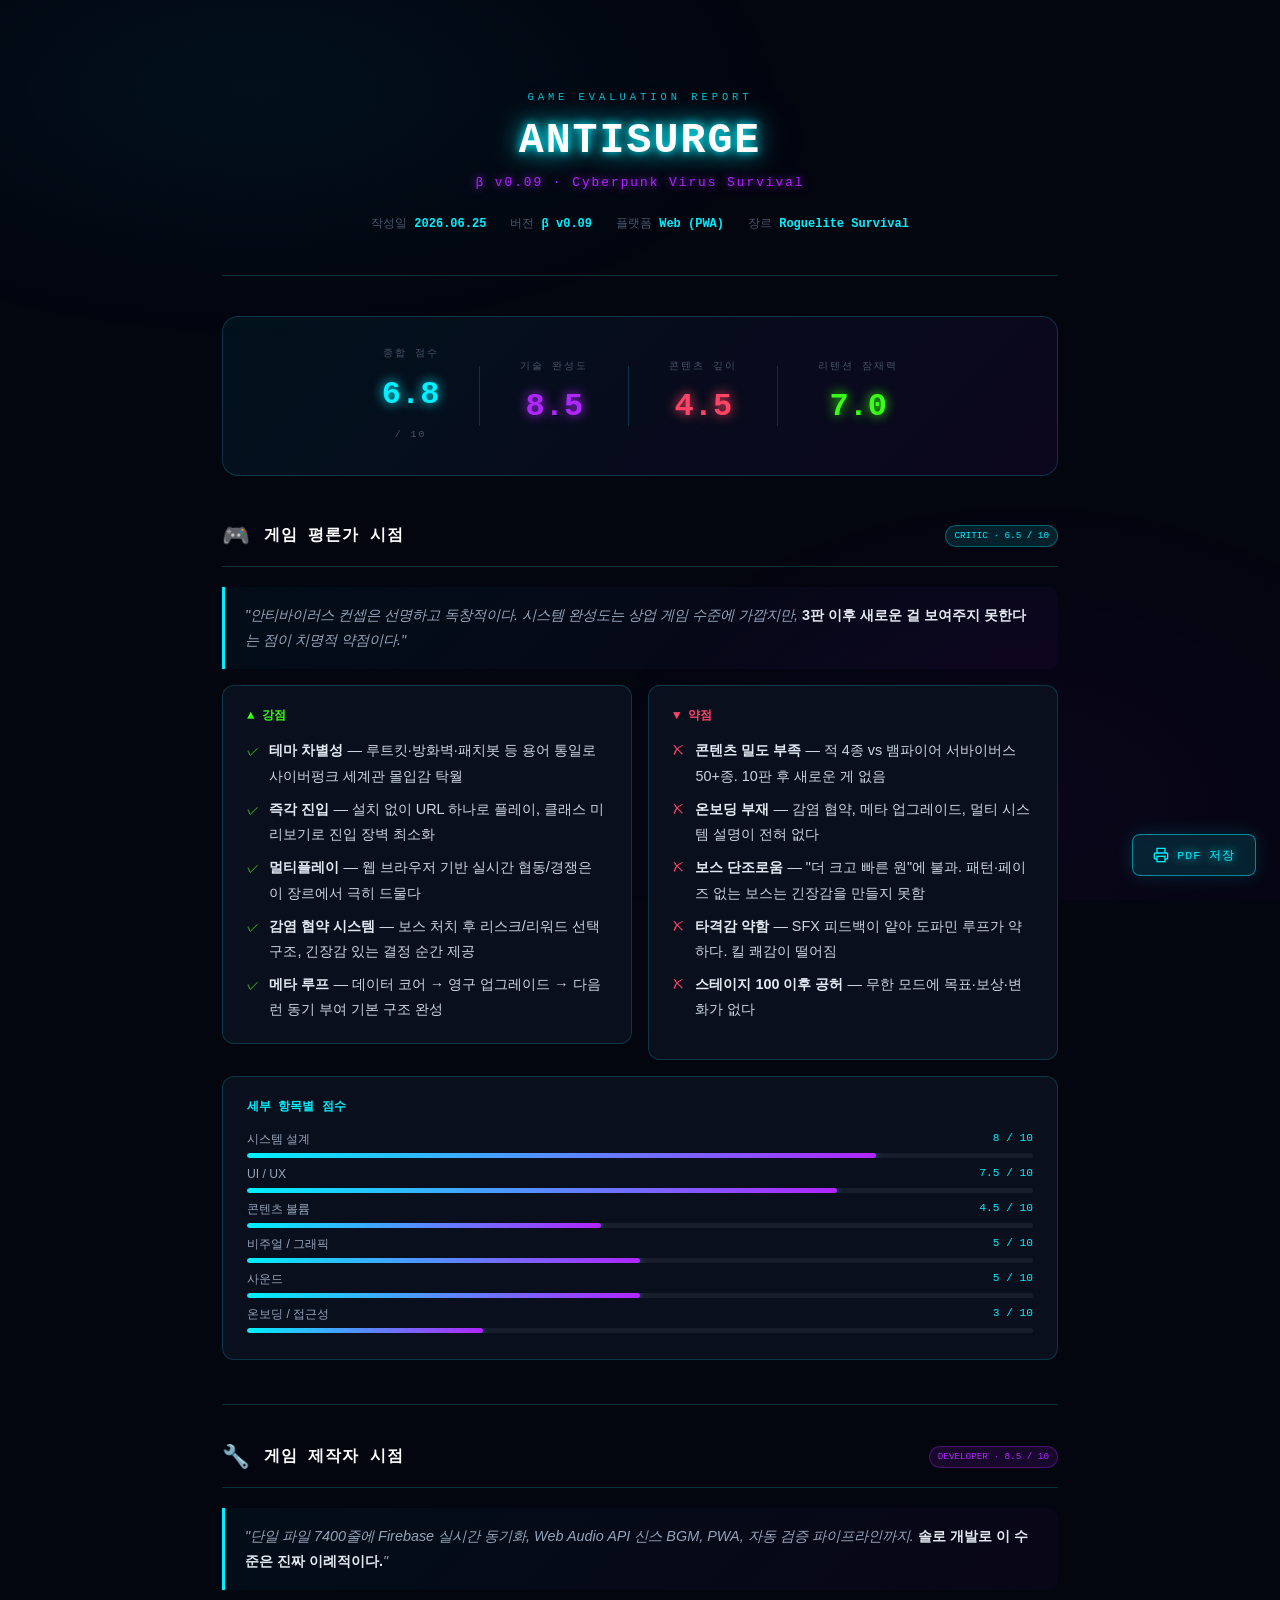
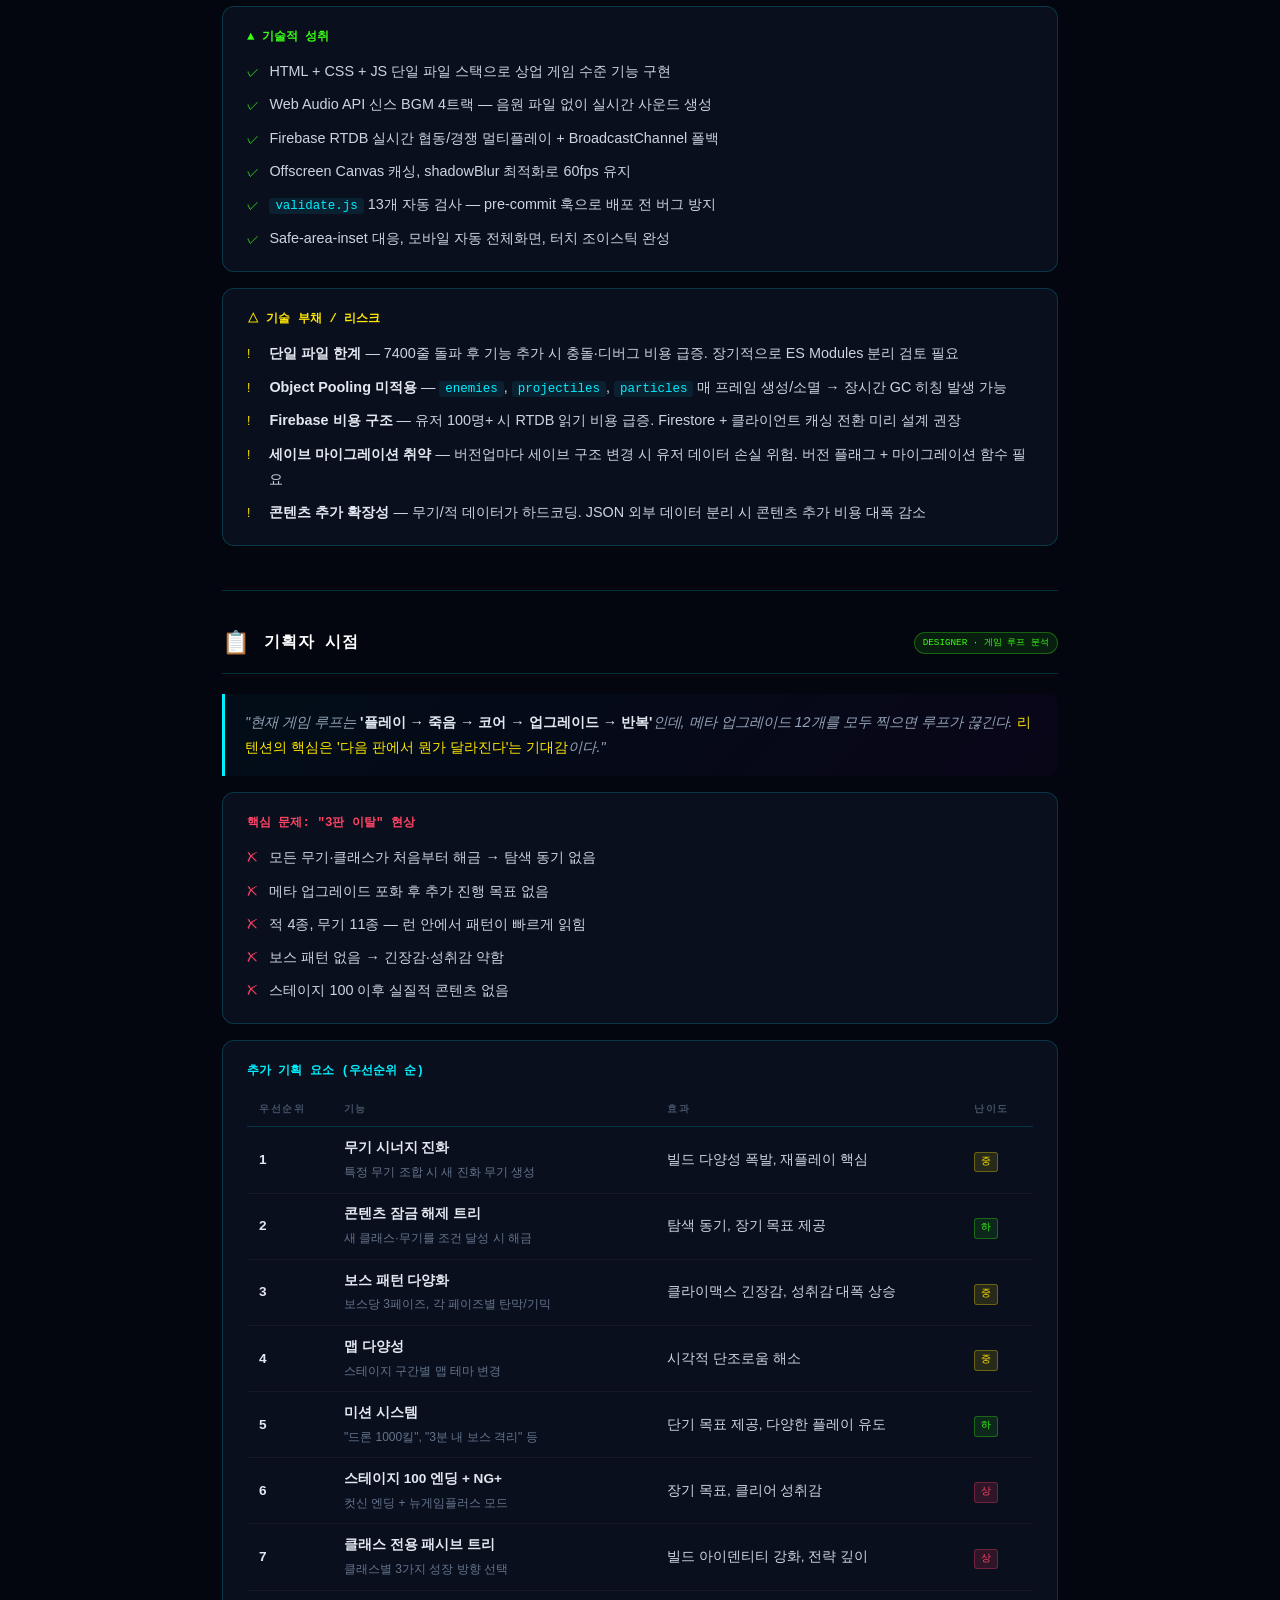
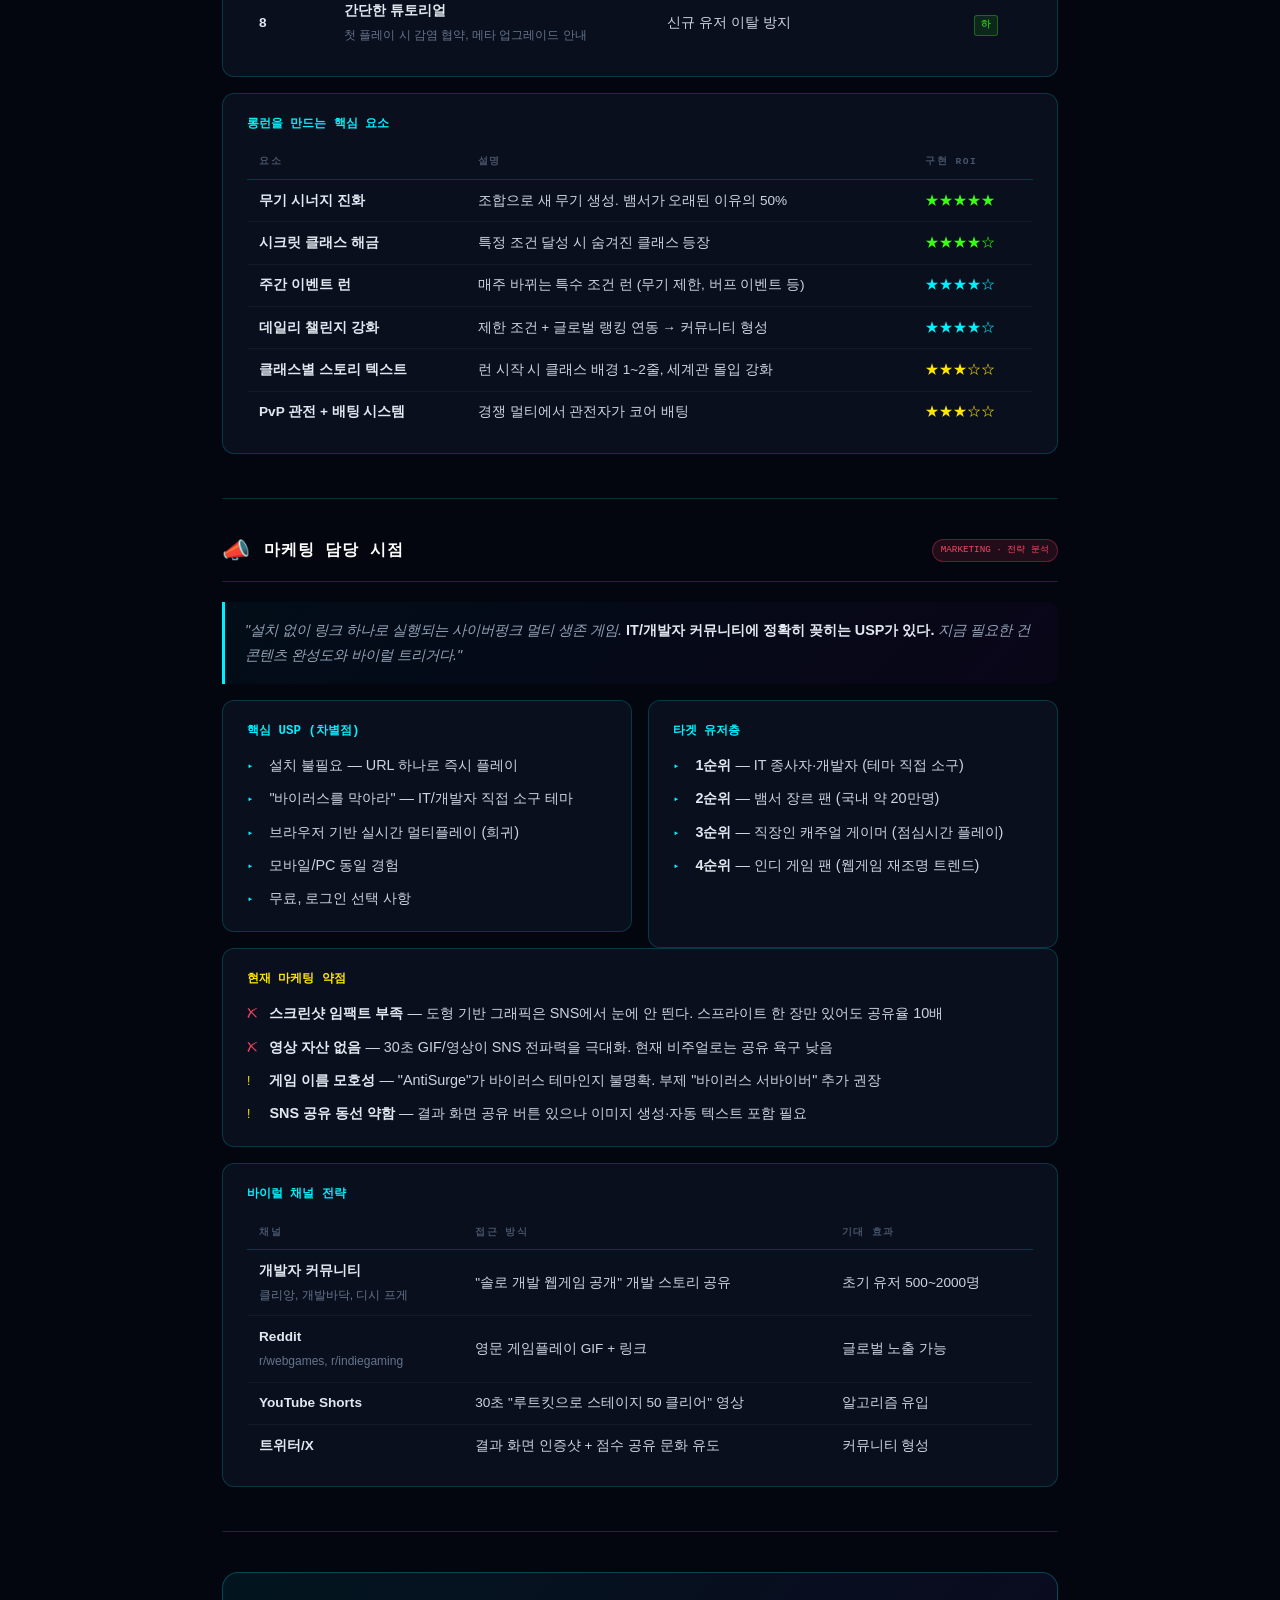
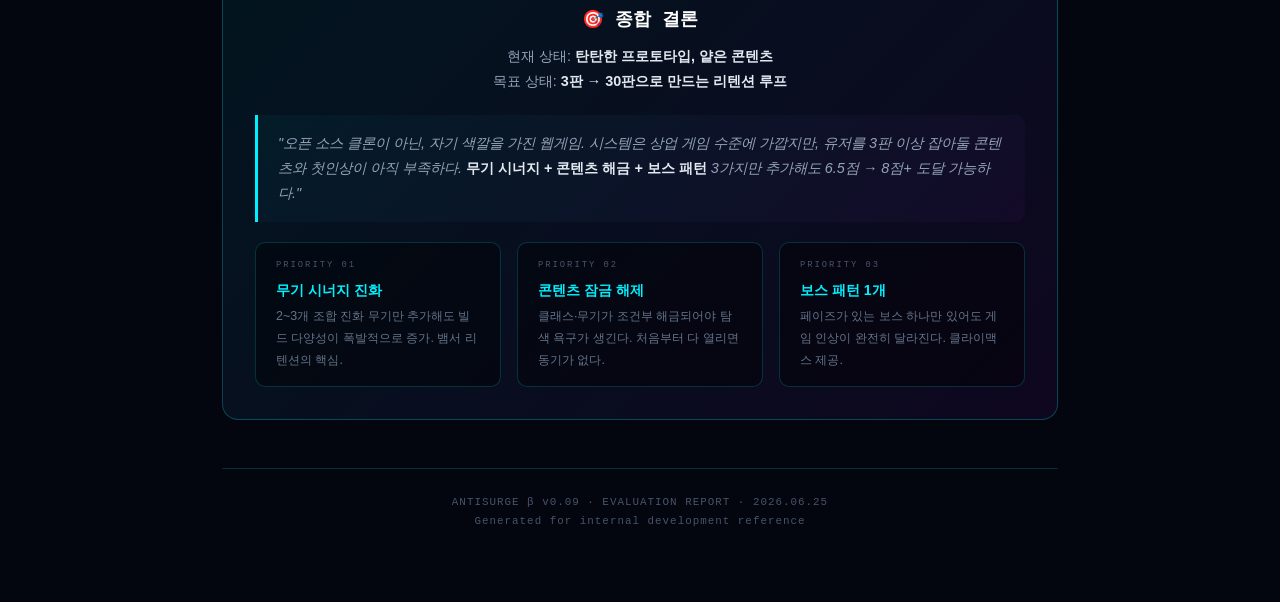
==== doc/evaluation.html @ f932c28f "feat: 클래스 전면 개편 + 모바일 UX 전반 정비 + 평가 리포트 - CLASS_DEFS 6종 리디자인: 해커/방화벽/루트킷/드론.exe/스캐너/패치봇 - Q스킬 재설계: 방" ====
<!DOCTYPE html>
<html lang="ko">
<head>
<meta charset="UTF-8">
<meta name="viewport" content="width=device-width, initial-scale=1.0">
<title>AntiSurge β v0.09 — 종합 평가 리포트</title>
<style>
  /* ─── 기본 ─── */
  *, *::before, *::after { box-sizing: border-box; margin: 0; padding: 0; }
  :root {
    --cyan:   #00f0ff;
    --purple: #b026ff;
    --green:  #39ff14;
    --yellow: #ffe600;
    --pink:   #ff4466;
    --teal:   #00ffaa;
    --bg:     #03050f;
    --card:   #0a0f1e;
    --border: rgba(0,240,255,0.18);
    --text:   #cbd5e1;
    --muted:  #475569;
  }

  @import url('https://fonts.googleapis.com/css2?family=Orbitron:wght@400;700;900&family=Noto+Sans+KR:wght@300;400;500;700&display=swap');

  html { scroll-behavior: smooth; }
  body {
    background: var(--bg);
    color: var(--text);
    font-family: 'Noto Sans KR', 'Malgun Gothic', sans-serif;
    font-size: 15px;
    line-height: 1.75;
    min-height: 100vh;
  }

  /* ─── 네온 배경 ─── */
  body::before {
    content: '';
    position: fixed;
    inset: 0;
    background:
      radial-gradient(ellipse 60% 40% at 20% 10%, rgba(0,240,255,0.05) 0%, transparent 70%),
      radial-gradient(ellipse 50% 50% at 80% 90%, rgba(176,38,255,0.05) 0%, transparent 70%);
    pointer-events: none;
    z-index: 0;
  }

  /* ─── 레이아웃 ─── */
  .container {
    position: relative;
    z-index: 1;
    max-width: 900px;
    margin: 0 auto;
    padding: 2.5rem 2rem 4rem;
  }

  /* ─── 헤더 ─── */
  .report-header {
    text-align: center;
    padding: 3rem 1rem 2.5rem;
    border-bottom: 1px solid var(--border);
    margin-bottom: 2.5rem;
  }
  .report-eyebrow {
    font-family: 'Orbitron', monospace;
    font-size: 0.65rem;
    letter-spacing: 4px;
    color: var(--cyan);
    text-transform: uppercase;
    margin-bottom: 0.75rem;
    opacity: 0.8;
  }
  .report-title {
    font-family: 'Orbitron', monospace;
    font-size: 2.6rem;
    font-weight: 900;
    color: #fff;
    text-shadow: 0 0 8px var(--cyan), 0 0 24px var(--cyan), 0 0 60px rgba(0,240,255,0.3);
    letter-spacing: 2px;
    line-height: 1.1;
    margin-bottom: 0.5rem;
  }
  .report-sub {
    font-family: 'Orbitron', monospace;
    font-size: 0.8rem;
    color: var(--purple);
    text-shadow: 0 0 8px var(--purple);
    letter-spacing: 2px;
  }
  .report-meta {
    display: flex;
    justify-content: center;
    gap: 1.5rem;
    margin-top: 1.25rem;
    flex-wrap: wrap;
  }
  .report-meta span {
    font-size: 0.75rem;
    color: var(--muted);
    font-family: 'Orbitron', monospace;
  }
  .report-meta span strong { color: var(--cyan); }

  /* ─── 총점 배너 ─── */
  .score-banner {
    display: flex;
    align-items: center;
    justify-content: center;
    gap: 2.5rem;
    background: linear-gradient(135deg, rgba(0,240,255,0.06), rgba(176,38,255,0.06));
    border: 1px solid var(--border);
    border-radius: 16px;
    padding: 1.75rem 2rem;
    margin-bottom: 2.5rem;
    flex-wrap: wrap;
  }
  .score-item { text-align: center; }
  .score-label {
    font-size: 0.62rem;
    font-family: 'Orbitron', monospace;
    color: var(--muted);
    letter-spacing: 2px;
    text-transform: uppercase;
    display: block;
    margin-bottom: 0.25rem;
  }
  .score-value {
    font-family: 'Orbitron', monospace;
    font-size: 2rem;
    font-weight: 900;
    color: var(--cyan);
    text-shadow: 0 0 12px var(--cyan);
  }
  .score-value.purple { color: var(--purple); text-shadow: 0 0 12px var(--purple); }
  .score-value.green  { color: var(--green);  text-shadow: 0 0 12px var(--green); }
  .score-value.yellow { color: var(--yellow); text-shadow: 0 0 12px var(--yellow); }
  .score-divider { width: 1px; height: 60px; background: var(--border); }

  /* ─── 섹션 ─── */
  .section { margin-bottom: 2.75rem; }
  .section-header {
    display: flex;
    align-items: center;
    gap: 0.85rem;
    margin-bottom: 1.25rem;
    padding-bottom: 0.65rem;
    border-bottom: 1px solid var(--border);
  }
  .section-icon {
    font-size: 1.4rem;
    flex-shrink: 0;
  }
  .section-title {
    font-family: 'Orbitron', monospace;
    font-size: 1rem;
    font-weight: 700;
    color: #fff;
    letter-spacing: 1px;
  }
  .section-badge {
    font-size: 0.58rem;
    font-family: 'Orbitron', monospace;
    padding: 2px 8px;
    border-radius: 20px;
    margin-left: auto;
    flex-shrink: 0;
  }
  .badge-cyan   { background: rgba(0,240,255,0.12); color: var(--cyan);   border: 1px solid rgba(0,240,255,0.3); }
  .badge-purple { background: rgba(176,38,255,0.12); color: var(--purple); border: 1px solid rgba(176,38,255,0.3); }
  .badge-green  { background: rgba(57,255,20,0.10); color: var(--green);  border: 1px solid rgba(57,255,20,0.3); }
  .badge-pink   { background: rgba(255,68,102,0.12); color: var(--pink);  border: 1px solid rgba(255,68,102,0.3); }

  /* ─── 카드 ─── */
  .card {
    background: var(--card);
    border: 1px solid var(--border);
    border-radius: 12px;
    padding: 1.25rem 1.5rem;
    margin-bottom: 1rem;
  }
  .card:last-child { margin-bottom: 0; }
  .card-title {
    font-size: 0.78rem;
    font-weight: 700;
    font-family: 'Orbitron', monospace;
    margin-bottom: 0.65rem;
    display: flex;
    align-items: center;
    gap: 0.5rem;
  }
  .card-title.good  { color: var(--green); }
  .card-title.bad   { color: var(--pink); }
  .card-title.warn  { color: var(--yellow); }
  .card-title.info  { color: var(--cyan); }

  /* ─── 체크리스트 ─── */
  ul.checklist { list-style: none; display: flex; flex-direction: column; gap: 0.5rem; }
  ul.checklist li {
    padding-left: 1.4rem;
    position: relative;
    font-size: 0.9rem;
    color: var(--text);
  }
  ul.checklist li::before {
    content: '▸';
    position: absolute;
    left: 0;
    color: var(--cyan);
    font-size: 0.75rem;
    top: 3px;
  }
  ul.checklist li.good::before  { color: var(--green);  content: '✓'; }
  ul.checklist li.bad::before   { color: var(--pink);   content: '✗'; }
  ul.checklist li.warn::before  { color: var(--yellow); content: '!'; }

  /* ─── 테이블 ─── */
  .data-table {
    width: 100%;
    border-collapse: collapse;
    font-size: 0.85rem;
    margin-top: 0.25rem;
  }
  .data-table th {
    font-family: 'Orbitron', monospace;
    font-size: 0.6rem;
    letter-spacing: 1.5px;
    color: var(--muted);
    text-transform: uppercase;
    padding: 0.5rem 0.75rem;
    text-align: left;
    border-bottom: 1px solid var(--border);
  }
  .data-table td {
    padding: 0.55rem 0.75rem;
    border-bottom: 1px solid rgba(255,255,255,0.04);
    color: var(--text);
  }
  .data-table tr:last-child td { border-bottom: none; }
  .data-table tr:hover td { background: rgba(0,240,255,0.03); }
  .tag {
    display: inline-block;
    font-size: 0.6rem;
    font-family: 'Orbitron', monospace;
    padding: 1px 6px;
    border-radius: 3px;
  }
  .tag-hard   { background: rgba(255,68,102,0.15); color: var(--pink);   border: 1px solid rgba(255,68,102,0.3); }
  .tag-mid    { background: rgba(255,230,0,0.12);  color: var(--yellow); border: 1px solid rgba(255,230,0,0.3); }
  .tag-easy   { background: rgba(57,255,20,0.10);  color: var(--green);  border: 1px solid rgba(57,255,20,0.3); }

  /* ─── 인용 박스 ─── */
  .quote-box {
    background: linear-gradient(135deg, rgba(0,240,255,0.04), rgba(176,38,255,0.04));
    border-left: 3px solid var(--cyan);
    border-radius: 0 10px 10px 0;
    padding: 1rem 1.25rem;
    margin: 1rem 0;
    font-size: 0.9rem;
    font-style: italic;
    color: #94a3b8;
  }
  .quote-box strong { color: #e2e8f0; font-style: normal; }

  /* ─── 결론 배너 ─── */
  .conclusion {
    background: linear-gradient(135deg, rgba(0,240,255,0.07), rgba(176,38,255,0.07));
    border: 1px solid rgba(0,240,255,0.25);
    border-radius: 16px;
    padding: 2rem;
    margin-top: 2.5rem;
    text-align: center;
  }
  .conclusion h2 {
    font-family: 'Orbitron', monospace;
    font-size: 1.1rem;
    color: #fff;
    margin-bottom: 0.5rem;
  }
  .conclusion p { font-size: 0.9rem; color: #94a3b8; margin-bottom: 1.25rem; }
  .top3 {
    display: flex;
    gap: 1rem;
    justify-content: center;
    flex-wrap: wrap;
    margin-top: 1.25rem;
  }
  .top3-item {
    background: rgba(0,0,0,0.4);
    border: 1px solid var(--border);
    border-radius: 10px;
    padding: 0.9rem 1.25rem;
    min-width: 200px;
    text-align: left;
    flex: 1;
  }
  .top3-rank {
    font-family: 'Orbitron', monospace;
    font-size: 0.55rem;
    color: var(--muted);
    letter-spacing: 2px;
    display: block;
    margin-bottom: 0.3rem;
  }
  .top3-title { font-weight: 700; color: var(--cyan); font-size: 0.88rem; margin-bottom: 0.25rem; }
  .top3-desc { font-size: 0.78rem; color: #64748b; }

  /* ─── 프린트/PDF 버튼 ─── */
  .print-btn-wrap {
    position: fixed;
    bottom: 1.5rem;
    right: 1.5rem;
    z-index: 999;
  }
  .print-btn {
    display: flex;
    align-items: center;
    gap: 0.5rem;
    background: rgba(0,240,255,0.12);
    border: 1px solid rgba(0,240,255,0.5);
    color: var(--cyan);
    font-family: 'Orbitron', monospace;
    font-size: 0.72rem;
    letter-spacing: 1px;
    padding: 0.75rem 1.25rem;
    border-radius: 8px;
    cursor: pointer;
    backdrop-filter: blur(8px);
    transition: all 0.2s;
    text-shadow: 0 0 8px var(--cyan);
    box-shadow: 0 0 18px rgba(0,240,255,0.15);
  }
  .print-btn:hover {
    background: rgba(0,240,255,0.22);
    box-shadow: 0 0 28px rgba(0,240,255,0.3);
  }
  .print-btn svg { width: 16px; height: 16px; fill: none; stroke: currentColor; stroke-width: 2; }

  /* ─── 진행 바 ─── */
  .score-bar-wrap { margin: 0.35rem 0; }
  .score-bar-label {
    display: flex;
    justify-content: space-between;
    font-size: 0.76rem;
    margin-bottom: 0.2rem;
    color: #94a3b8;
  }
  .score-bar-label span:last-child { color: var(--cyan); font-family: 'Orbitron', monospace; font-size: 0.7rem; }
  .score-bar-outer {
    height: 5px;
    background: rgba(255,255,255,0.06);
    border-radius: 3px;
    overflow: hidden;
  }
  .score-bar-inner {
    height: 100%;
    border-radius: 3px;
    background: linear-gradient(90deg, var(--cyan), var(--purple));
    box-shadow: 0 0 6px rgba(0,240,255,0.5);
  }

  /* ─── 2열 그리드 ─── */
  .two-col { display: grid; grid-template-columns: 1fr 1fr; gap: 1rem; }

  /* ─── 인라인 강조 ─── */
  strong { color: #e2e8f0; }
  em { color: var(--yellow); font-style: normal; }
  code {
    font-family: 'Orbitron', monospace;
    font-size: 0.78rem;
    background: rgba(0,240,255,0.08);
    color: var(--cyan);
    padding: 1px 6px;
    border-radius: 3px;
  }

  /* ─── 구분선 ─── */
  hr { border: none; border-top: 1px solid var(--border); margin: 2rem 0; }

  /* ─── 푸터 ─── */
  footer {
    text-align: center;
    padding: 1.5rem 0 0.5rem;
    font-size: 0.68rem;
    color: var(--muted);
    font-family: 'Orbitron', monospace;
    letter-spacing: 1px;
    border-top: 1px solid var(--border);
    margin-top: 3rem;
  }

  /* ─── 프린트 ─── */
  @media print {
    body { background: #fff; color: #111; font-size: 12px; }
    body::before { display: none; }
    .print-btn-wrap { display: none; }
    .container { max-width: 100%; padding: 1rem; }
    .card { border: 1px solid #ddd; background: #fafafa; break-inside: avoid; }
    .section { break-inside: avoid; }
    .report-title { color: #000; text-shadow: none; font-size: 1.8rem; }
    .report-sub { color: #555; text-shadow: none; }
    .section-title { color: #111; }
    .card-title.good { color: #22c55e; }
    .card-title.bad  { color: #ef4444; }
    .card-title.warn { color: #eab308; }
    .card-title.info { color: #06b6d4; }
    .score-value { color: #06b6d4; text-shadow: none; }
    .score-bar-inner { background: #06b6d4; box-shadow: none; }
    ul.checklist li::before { color: #06b6d4; }
    ul.checklist li.good::before { color: #22c55e; }
    ul.checklist li.bad::before  { color: #ef4444; }
    ul.checklist li.warn::before { color: #eab308; }
    .quote-box { border-left-color: #06b6d4; background: #f0f9ff; }
    .conclusion { background: #f0f9ff; border-color: #06b6d4; }
    .top3-item { border-color: #ddd; background: #f9f9f9; }
    .section-badge { display: none; }
    code { background: #f1f5f9; color: #0284c7; }
    .score-banner { background: #f8fafc; border-color: #e2e8f0; }
    footer { color: #888; border-top-color: #ddd; }
  }
</style>
</head>
<body>

<!-- PDF 저장 버튼 -->
<div class="print-btn-wrap">
  <button class="print-btn" onclick="window.print()">
    <svg viewBox="0 0 24 24"><path d="M6 9V2h12v7"/><rect x="6" y="14" width="12" height="8"/><path d="M6 18H4a2 2 0 01-2-2v-5a2 2 0 012-2h16a2 2 0 012 2v5a2 2 0 01-2 2h-2"/></svg>
    PDF 저장
  </button>
</div>

<div class="container">

  <!-- ── 헤더 ── -->
  <div class="report-header">
    <div class="report-eyebrow">Game Evaluation Report</div>
    <div class="report-title">ANTISURGE</div>
    <div class="report-sub">β v0.09 · Cyberpunk Virus Survival</div>
    <div class="report-meta">
      <span>작성일 <strong>2026.06.25</strong></span>
      <span>버전 <strong>β v0.09</strong></span>
      <span>플랫폼 <strong>Web (PWA)</strong></span>
      <span>장르 <strong>Roguelite Survival</strong></span>
    </div>
  </div>

  <!-- ── 종합 점수 ── -->
  <div class="score-banner">
    <div class="score-item">
      <span class="score-label">종합 점수</span>
      <span class="score-value">6.8</span>
      <span class="score-label" style="margin-top:0.2rem;">/ 10</span>
    </div>
    <div class="score-divider"></div>
    <div class="score-item">
      <span class="score-label">기술 완성도</span>
      <span class="score-value purple">8.5</span>
    </div>
    <div class="score-divider"></div>
    <div class="score-item">
      <span class="score-label">콘텐츠 깊이</span>
      <span class="score-value" style="color:var(--pink);text-shadow:0 0 12px var(--pink);">4.5</span>
    </div>
    <div class="score-divider"></div>
    <div class="score-item">
      <span class="score-label">리텐션 잠재력</span>
      <span class="score-value green">7.0</span>
    </div>
  </div>

  <!-- ══════════════════════════════════════════════════ -->
  <!-- 1. 게임 평론가                                      -->
  <!-- ══════════════════════════════════════════════════ -->
  <div class="section">
    <div class="section-header">
      <span class="section-icon">🎮</span>
      <span class="section-title">게임 평론가 시점</span>
      <span class="section-badge badge-cyan">CRITIC · 6.5 / 10</span>
    </div>

    <div class="quote-box">
      "안티바이러스 컨셉은 선명하고 독창적이다. 시스템 완성도는 상업 게임 수준에 가깝지만,
      <strong>3판 이후 새로운 걸 보여주지 못한다</strong>는 점이 치명적 약점이다."
    </div>

    <div class="two-col">
      <div class="card">
        <div class="card-title good">▲ 강점</div>
        <ul class="checklist">
          <li class="good"><strong>테마 차별성</strong> — 루트킷·방화벽·패치봇 등 용어 통일로 사이버펑크 세계관 몰입감 탁월</li>
          <li class="good"><strong>즉각 진입</strong> — 설치 없이 URL 하나로 플레이, 클래스 미리보기로 진입 장벽 최소화</li>
          <li class="good"><strong>멀티플레이</strong> — 웹 브라우저 기반 실시간 협동/경쟁은 이 장르에서 극히 드물다</li>
          <li class="good"><strong>감염 협약 시스템</strong> — 보스 처치 후 리스크/리워드 선택 구조, 긴장감 있는 결정 순간 제공</li>
          <li class="good"><strong>메타 루프</strong> — 데이터 코어 → 영구 업그레이드 → 다음 런 동기 부여 기본 구조 완성</li>
        </ul>
      </div>
      <div class="card">
        <div class="card-title bad">▼ 약점</div>
        <ul class="checklist">
          <li class="bad"><strong>콘텐츠 밀도 부족</strong> — 적 4종 vs 뱀파이어 서바이버스 50+종. 10판 후 새로운 게 없음</li>
          <li class="bad"><strong>온보딩 부재</strong> — 감염 협약, 메타 업그레이드, 멀티 시스템 설명이 전혀 없다</li>
          <li class="bad"><strong>보스 단조로움</strong> — "더 크고 빠른 원"에 불과. 패턴·페이즈 없는 보스는 긴장감을 만들지 못함</li>
          <li class="bad"><strong>타격감 약함</strong> — SFX 피드백이 얕아 도파민 루프가 약하다. 킬 쾌감이 떨어짐</li>
          <li class="bad"><strong>스테이지 100 이후 공허</strong> — 무한 모드에 목표·보상·변화가 없다</li>
        </ul>
      </div>
    </div>

    <div class="card" style="margin-top:1rem;">
      <div class="card-title info">세부 항목별 점수</div>
      <div class="score-bar-wrap">
        <div class="score-bar-label"><span>시스템 설계</span><span>8 / 10</span></div>
        <div class="score-bar-outer"><div class="score-bar-inner" style="width:80%"></div></div>
      </div>
      <div class="score-bar-wrap">
        <div class="score-bar-label"><span>UI / UX</span><span>7.5 / 10</span></div>
        <div class="score-bar-outer"><div class="score-bar-inner" style="width:75%"></div></div>
      </div>
      <div class="score-bar-wrap">
        <div class="score-bar-label"><span>콘텐츠 볼륨</span><span>4.5 / 10</span></div>
        <div class="score-bar-outer"><div class="score-bar-inner" style="width:45%"></div></div>
      </div>
      <div class="score-bar-wrap">
        <div class="score-bar-label"><span>비주얼 / 그래픽</span><span>5 / 10</span></div>
        <div class="score-bar-outer"><div class="score-bar-inner" style="width:50%"></div></div>
      </div>
      <div class="score-bar-wrap">
        <div class="score-bar-label"><span>사운드</span><span>5 / 10</span></div>
        <div class="score-bar-outer"><div class="score-bar-inner" style="width:50%"></div></div>
      </div>
      <div class="score-bar-wrap">
        <div class="score-bar-label"><span>온보딩 / 접근성</span><span>3 / 10</span></div>
        <div class="score-bar-outer"><div class="score-bar-inner" style="width:30%"></div></div>
      </div>
    </div>
  </div>

  <hr>

  <!-- ══════════════════════════════════════════════════ -->
  <!-- 2. 게임 제작자                                      -->
  <!-- ══════════════════════════════════════════════════ -->
  <div class="section">
    <div class="section-header">
      <span class="section-icon">🔧</span>
      <span class="section-title">게임 제작자 시점</span>
      <span class="section-badge badge-purple">DEVELOPER · 8.5 / 10</span>
    </div>

    <div class="quote-box">
      "단일 파일 7400줄에 Firebase 실시간 동기화, Web Audio API 신스 BGM, PWA, 자동 검증 파이프라인까지.
      <strong>솔로 개발로 이 수준은 진짜 이례적이다.</strong>"
    </div>

    <div class="card">
      <div class="card-title good">▲ 기술적 성취</div>
      <ul class="checklist">
        <li class="good">HTML + CSS + JS 단일 파일 스택으로 상업 게임 수준 기능 구현</li>
        <li class="good">Web Audio API 신스 BGM 4트랙 — 음원 파일 없이 실시간 사운드 생성</li>
        <li class="good">Firebase RTDB 실시간 협동/경쟁 멀티플레이 + BroadcastChannel 폴백</li>
        <li class="good">Offscreen Canvas 캐싱, shadowBlur 최적화로 60fps 유지</li>
        <li class="good"><code>validate.js</code> 13개 자동 검사 — pre-commit 훅으로 배포 전 버그 방지</li>
        <li class="good">Safe-area-inset 대응, 모바일 자동 전체화면, 터치 조이스틱 완성</li>
      </ul>
    </div>

    <div class="card">
      <div class="card-title warn">△ 기술 부채 / 리스크</div>
      <ul class="checklist">
        <li class="warn"><strong>단일 파일 한계</strong> — 7400줄 돌파 후 기능 추가 시 충돌·디버그 비용 급증. 장기적으로 ES Modules 분리 검토 필요</li>
        <li class="warn"><strong>Object Pooling 미적용</strong> — <code>enemies</code>, <code>projectiles</code>, <code>particles</code> 매 프레임 생성/소멸 → 장시간 GC 히칭 발생 가능</li>
        <li class="warn"><strong>Firebase 비용 구조</strong> — 유저 100명+ 시 RTDB 읽기 비용 급증. Firestore + 클라이언트 캐싱 전환 미리 설계 권장</li>
        <li class="warn"><strong>세이브 마이그레이션 취약</strong> — 버전업마다 세이브 구조 변경 시 유저 데이터 손실 위험. 버전 플래그 + 마이그레이션 함수 필요</li>
        <li class="warn"><strong>콘텐츠 추가 확장성</strong> — 무기/적 데이터가 하드코딩. JSON 외부 데이터 분리 시 콘텐츠 추가 비용 대폭 감소</li>
      </ul>
    </div>
  </div>

  <hr>

  <!-- ══════════════════════════════════════════════════ -->
  <!-- 3. 기획자                                           -->
  <!-- ══════════════════════════════════════════════════ -->
  <div class="section">
    <div class="section-header">
      <span class="section-icon">📋</span>
      <span class="section-title">기획자 시점</span>
      <span class="section-badge badge-green">DESIGNER · 게임 루프 분석</span>
    </div>

    <div class="quote-box">
      "현재 게임 루프는 <strong>'플레이 → 죽음 → 코어 → 업그레이드 → 반복'</strong>인데,
      메타 업그레이드 12개를 모두 찍으면 루프가 끊긴다.
      <em>리텐션의 핵심은 '다음 판에서 뭔가 달라진다'는 기대감</em>이다."
    </div>

    <div class="card">
      <div class="card-title bad">핵심 문제: "3판 이탈" 현상</div>
      <ul class="checklist">
        <li class="bad">모든 무기·클래스가 처음부터 해금 → 탐색 동기 없음</li>
        <li class="bad">메타 업그레이드 포화 후 추가 진행 목표 없음</li>
        <li class="bad">적 4종, 무기 11종 — 런 안에서 패턴이 빠르게 읽힘</li>
        <li class="bad">보스 패턴 없음 → 긴장감·성취감 약함</li>
        <li class="bad">스테이지 100 이후 실질적 콘텐츠 없음</li>
      </ul>
    </div>

    <div class="card">
      <div class="card-title info">추가 기획 요소 (우선순위 순)</div>
      <table class="data-table">
        <thead>
          <tr>
            <th>우선순위</th>
            <th>기능</th>
            <th>효과</th>
            <th>난이도</th>
          </tr>
        </thead>
        <tbody>
          <tr>
            <td><strong>1</strong></td>
            <td><strong>무기 시너지 진화</strong><br><span style="font-size:0.75rem;color:#64748b">특정 무기 조합 시 새 진화 무기 생성</span></td>
            <td>빌드 다양성 폭발, 재플레이 핵심</td>
            <td><span class="tag tag-mid">중</span></td>
          </tr>
          <tr>
            <td><strong>2</strong></td>
            <td><strong>콘텐츠 잠금 해제 트리</strong><br><span style="font-size:0.75rem;color:#64748b">새 클래스·무기를 조건 달성 시 해금</span></td>
            <td>탐색 동기, 장기 목표 제공</td>
            <td><span class="tag tag-easy">하</span></td>
          </tr>
          <tr>
            <td><strong>3</strong></td>
            <td><strong>보스 패턴 다양화</strong><br><span style="font-size:0.75rem;color:#64748b">보스당 3페이즈, 각 페이즈별 탄막/기믹</span></td>
            <td>클라이맥스 긴장감, 성취감 대폭 상승</td>
            <td><span class="tag tag-mid">중</span></td>
          </tr>
          <tr>
            <td><strong>4</strong></td>
            <td><strong>맵 다양성</strong><br><span style="font-size:0.75rem;color:#64748b">스테이지 구간별 맵 테마 변경</span></td>
            <td>시각적 단조로움 해소</td>
            <td><span class="tag tag-mid">중</span></td>
          </tr>
          <tr>
            <td><strong>5</strong></td>
            <td><strong>미션 시스템</strong><br><span style="font-size:0.75rem;color:#64748b">"드론 1000킬", "3분 내 보스 격리" 등</span></td>
            <td>단기 목표 제공, 다양한 플레이 유도</td>
            <td><span class="tag tag-easy">하</span></td>
          </tr>
          <tr>
            <td><strong>6</strong></td>
            <td><strong>스테이지 100 엔딩 + NG+</strong><br><span style="font-size:0.75rem;color:#64748b">컷신 엔딩 + 뉴게임플러스 모드</span></td>
            <td>장기 목표, 클리어 성취감</td>
            <td><span class="tag tag-hard">상</span></td>
          </tr>
          <tr>
            <td><strong>7</strong></td>
            <td><strong>클래스 전용 패시브 트리</strong><br><span style="font-size:0.75rem;color:#64748b">클래스별 3가지 성장 방향 선택</span></td>
            <td>빌드 아이덴티티 강화, 전략 깊이</td>
            <td><span class="tag tag-hard">상</span></td>
          </tr>
          <tr>
            <td><strong>8</strong></td>
            <td><strong>간단한 튜토리얼</strong><br><span style="font-size:0.75rem;color:#64748b">첫 플레이 시 감염 협약, 메타 업그레이드 안내</span></td>
            <td>신규 유저 이탈 방지</td>
            <td><span class="tag tag-easy">하</span></td>
          </tr>
        </tbody>
      </table>
    </div>

    <div class="card">
      <div class="card-title info">롱런을 만드는 핵심 요소</div>
      <table class="data-table">
        <thead>
          <tr><th>요소</th><th>설명</th><th>구현 ROI</th></tr>
        </thead>
        <tbody>
          <tr>
            <td><strong>무기 시너지 진화</strong></td>
            <td>조합으로 새 무기 생성. 뱀서가 오래된 이유의 50%</td>
            <td style="color:var(--green)">★★★★★</td>
          </tr>
          <tr>
            <td><strong>시크릿 클래스 해금</strong></td>
            <td>특정 조건 달성 시 숨겨진 클래스 등장</td>
            <td style="color:var(--green)">★★★★☆</td>
          </tr>
          <tr>
            <td><strong>주간 이벤트 런</strong></td>
            <td>매주 바뀌는 특수 조건 런 (무기 제한, 버프 이벤트 등)</td>
            <td style="color:var(--cyan)">★★★★☆</td>
          </tr>
          <tr>
            <td><strong>데일리 챌린지 강화</strong></td>
            <td>제한 조건 + 글로벌 랭킹 연동 → 커뮤니티 형성</td>
            <td style="color:var(--cyan)">★★★★☆</td>
          </tr>
          <tr>
            <td><strong>클래스별 스토리 텍스트</strong></td>
            <td>런 시작 시 클래스 배경 1~2줄, 세계관 몰입 강화</td>
            <td style="color:var(--yellow)">★★★☆☆</td>
          </tr>
          <tr>
            <td><strong>PvP 관전 + 배팅 시스템</strong></td>
            <td>경쟁 멀티에서 관전자가 코어 배팅</td>
            <td style="color:var(--yellow)">★★★☆☆</td>
          </tr>
        </tbody>
      </table>
    </div>
  </div>

  <hr>

  <!-- ══════════════════════════════════════════════════ -->
  <!-- 4. 마케팅 담당                                       -->
  <!-- ══════════════════════════════════════════════════ -->
  <div class="section">
    <div class="section-header">
      <span class="section-icon">📣</span>
      <span class="section-title">마케팅 담당 시점</span>
      <span class="section-badge badge-pink">MARKETING · 전략 분석</span>
    </div>

    <div class="quote-box">
      "설치 없이 링크 하나로 실행되는 사이버펑크 멀티 생존 게임.
      <strong>IT/개발자 커뮤니티에 정확히 꽂히는 USP가 있다.</strong>
      지금 필요한 건 콘텐츠 완성도와 바이럴 트리거다."
    </div>

    <div class="two-col">
      <div class="card">
        <div class="card-title info">핵심 USP (차별점)</div>
        <ul class="checklist">
          <li>설치 불필요 — URL 하나로 즉시 플레이</li>
          <li>"바이러스를 막아라" — IT/개발자 직접 소구 테마</li>
          <li>브라우저 기반 실시간 멀티플레이 (희귀)</li>
          <li>모바일/PC 동일 경험</li>
          <li>무료, 로그인 선택 사항</li>
        </ul>
      </div>
      <div class="card">
        <div class="card-title info">타겟 유저층</div>
        <ul class="checklist">
          <li><strong>1순위</strong> — IT 종사자·개발자 (테마 직접 소구)</li>
          <li><strong>2순위</strong> — 뱀서 장르 팬 (국내 약 20만명)</li>
          <li><strong>3순위</strong> — 직장인 캐주얼 게이머 (점심시간 플레이)</li>
          <li><strong>4순위</strong> — 인디 게임 팬 (웹게임 재조명 트렌드)</li>
        </ul>
      </div>
    </div>

    <div class="card">
      <div class="card-title warn">현재 마케팅 약점</div>
      <ul class="checklist">
        <li class="bad"><strong>스크린샷 임팩트 부족</strong> — 도형 기반 그래픽은 SNS에서 눈에 안 띈다. 스프라이트 한 장만 있어도 공유율 10배</li>
        <li class="bad"><strong>영상 자산 없음</strong> — 30초 GIF/영상이 SNS 전파력을 극대화. 현재 비주얼로는 공유 욕구 낮음</li>
        <li class="warn"><strong>게임 이름 모호성</strong> — "AntiSurge"가 바이러스 테마인지 불명확. 부제 "바이러스 서바이버" 추가 권장</li>
        <li class="warn"><strong>SNS 공유 동선 약함</strong> — 결과 화면 공유 버튼 있으나 이미지 생성·자동 텍스트 포함 필요</li>
      </ul>
    </div>

    <div class="card">
      <div class="card-title info">바이럴 채널 전략</div>
      <table class="data-table">
        <thead>
          <tr><th>채널</th><th>접근 방식</th><th>기대 효과</th></tr>
        </thead>
        <tbody>
          <tr>
            <td><strong>개발자 커뮤니티</strong><br><span style="font-size:0.75rem;color:#64748b">클리앙, 개발바닥, 디시 프게</span></td>
            <td>"솔로 개발 웹게임 공개" 개발 스토리 공유</td>
            <td>초기 유저 500~2000명</td>
          </tr>
          <tr>
            <td><strong>Reddit</strong><br><span style="font-size:0.75rem;color:#64748b">r/webgames, r/indiegaming</span></td>
            <td>영문 게임플레이 GIF + 링크</td>
            <td>글로벌 노출 가능</td>
          </tr>
          <tr>
            <td><strong>YouTube Shorts</strong></td>
            <td>30초 "루트킷으로 스테이지 50 클리어" 영상</td>
            <td>알고리즘 유입</td>
          </tr>
          <tr>
            <td><strong>트위터/X</strong></td>
            <td>결과 화면 인증샷 + 점수 공유 문화 유도</td>
            <td>커뮤니티 형성</td>
          </tr>
        </tbody>
      </table>
    </div>
  </div>

  <hr>

  <!-- ══════════════════════════════════════════════════ -->
  <!-- 종합 결론                                           -->
  <!-- ══════════════════════════════════════════════════ -->
  <div class="conclusion">
    <h2>🎯 종합 결론</h2>
    <p>
      현재 상태: <strong>탄탄한 프로토타입, 얕은 콘텐츠</strong><br>
      목표 상태: <strong>3판 → 30판으로 만드는 리텐션 루프</strong>
    </p>
    <div class="quote-box" style="text-align:left;margin:1rem 0;">
      "오픈 소스 클론이 아닌, 자기 색깔을 가진 웹게임.
      시스템은 상업 게임 수준에 가깝지만, 유저를 3판 이상 잡아둘 콘텐츠와
      첫인상이 아직 부족하다. <strong>무기 시너지 + 콘텐츠 해금 + 보스 패턴</strong> 3가지만
      추가해도 6.5점 → 8점+ 도달 가능하다."
    </div>

    <div class="top3">
      <div class="top3-item">
        <span class="top3-rank">PRIORITY 01</span>
        <div class="top3-title">무기 시너지 진화</div>
        <div class="top3-desc">2~3개 조합 진화 무기만 추가해도 빌드 다양성이 폭발적으로 증가. 뱀서 리텐션의 핵심.</div>
      </div>
      <div class="top3-item">
        <span class="top3-rank">PRIORITY 02</span>
        <div class="top3-title">콘텐츠 잠금 해제</div>
        <div class="top3-desc">클래스·무기가 조건부 해금되어야 탐색 욕구가 생긴다. 처음부터 다 열리면 동기가 없다.</div>
      </div>
      <div class="top3-item">
        <span class="top3-rank">PRIORITY 03</span>
        <div class="top3-title">보스 패턴 1개</div>
        <div class="top3-desc">페이즈가 있는 보스 하나만 있어도 게임 인상이 완전히 달라진다. 클라이맥스 제공.</div>
      </div>
    </div>
  </div>

  <footer>
    ANTISURGE β v0.09 · EVALUATION REPORT · 2026.06.25<br>
    Generated for internal development reference
  </footer>

</div>

<script>
  // 스크롤 애니메이션
  const bars = document.querySelectorAll('.score-bar-inner');
  const obs = new IntersectionObserver((entries) => {
    entries.forEach(e => {
      if (e.isIntersecting) {
        const w = e.target.style.width;
        e.target.style.width = '0%';
        requestAnimationFrame(() => {
          e.target.style.transition = 'width 1s ease';
          e.target.style.width = w;
        });
        obs.unobserve(e.target);
      }
    });
  }, { threshold: 0.3 });
  bars.forEach(b => obs.observe(b));
</script>
</body>
</html>
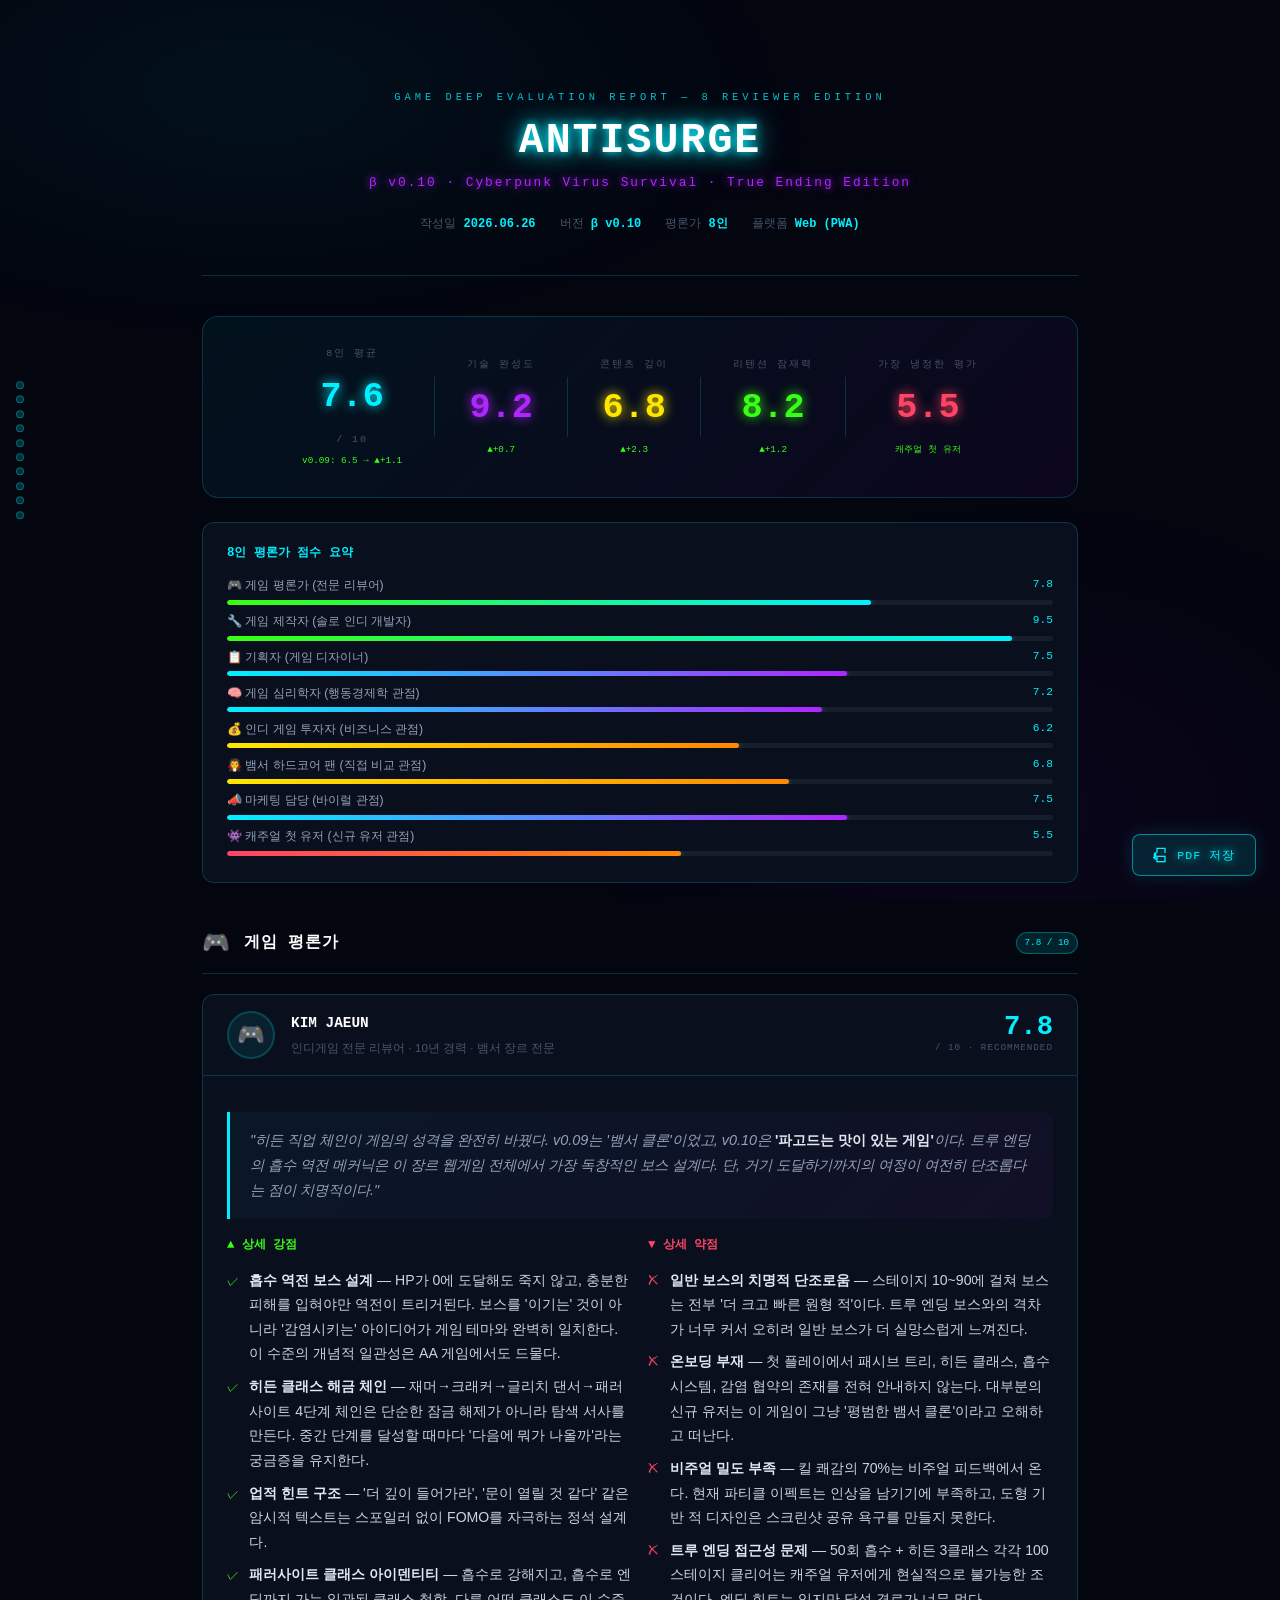
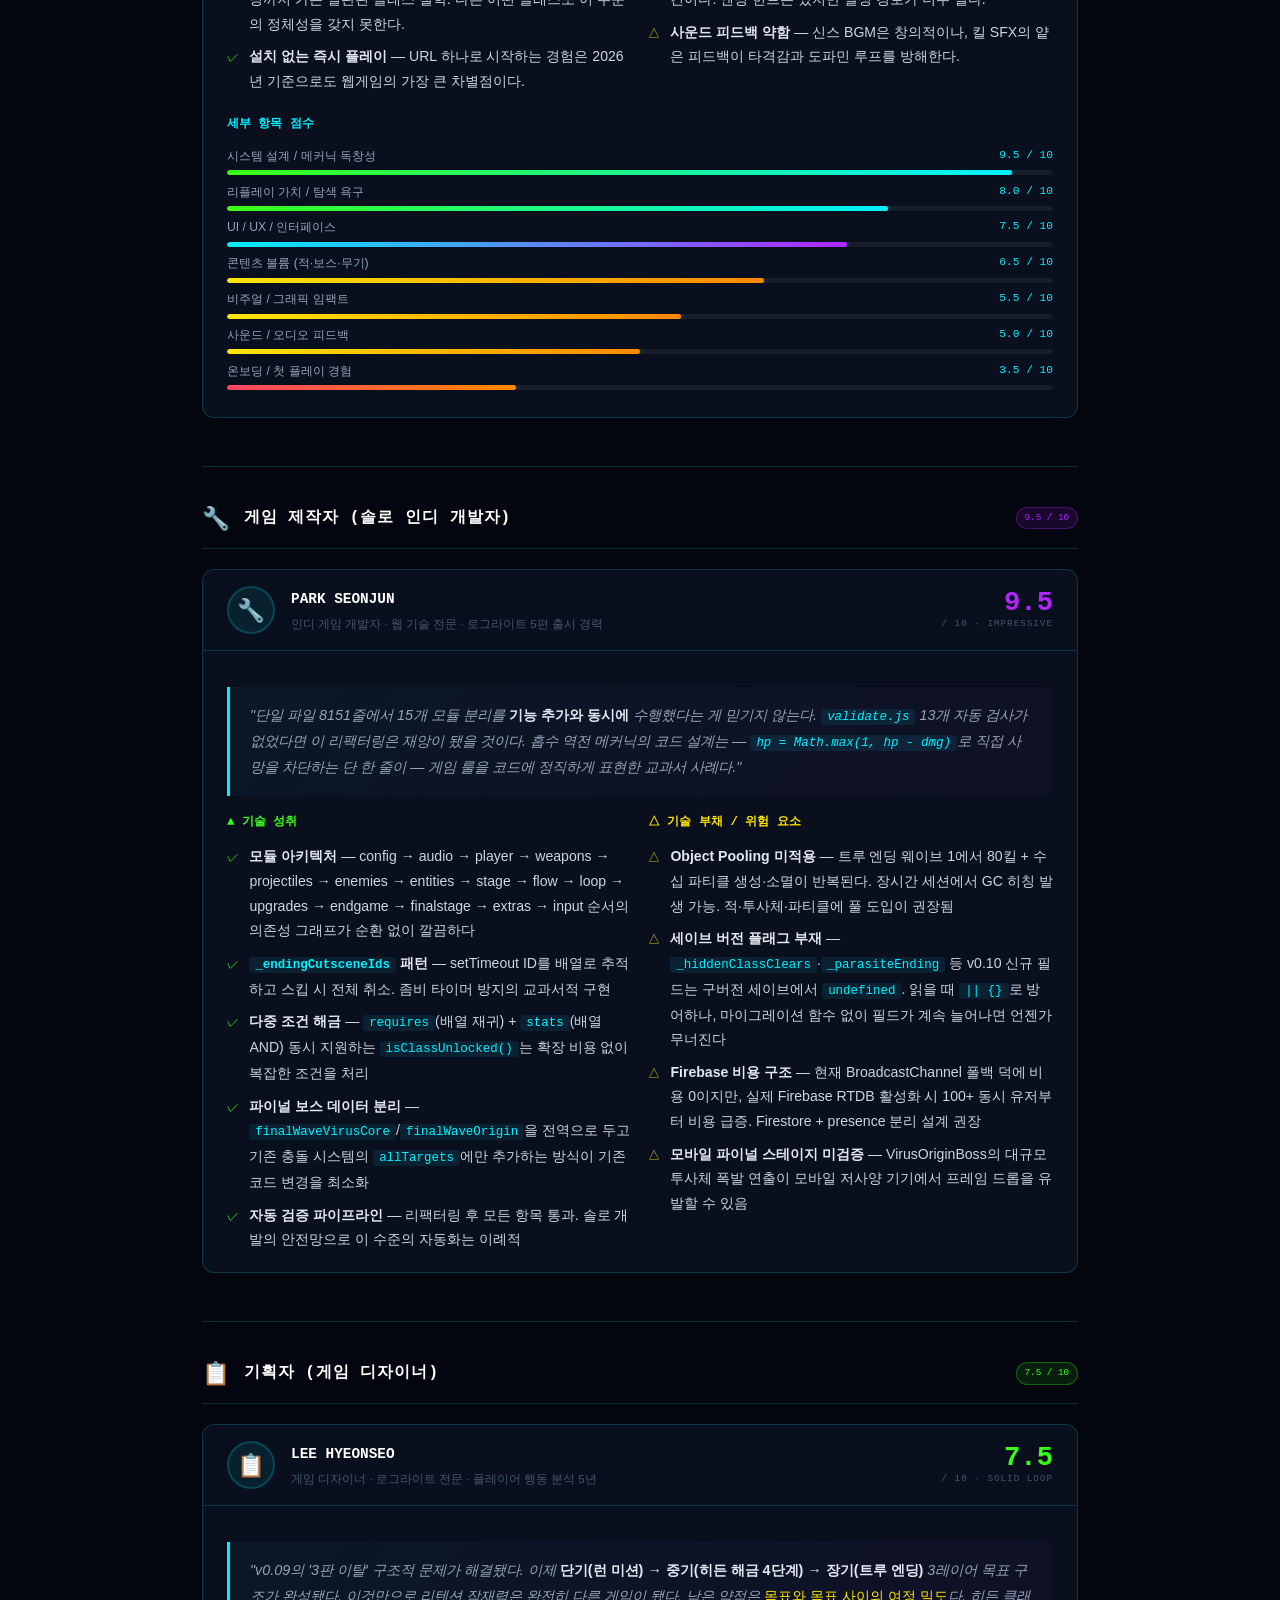
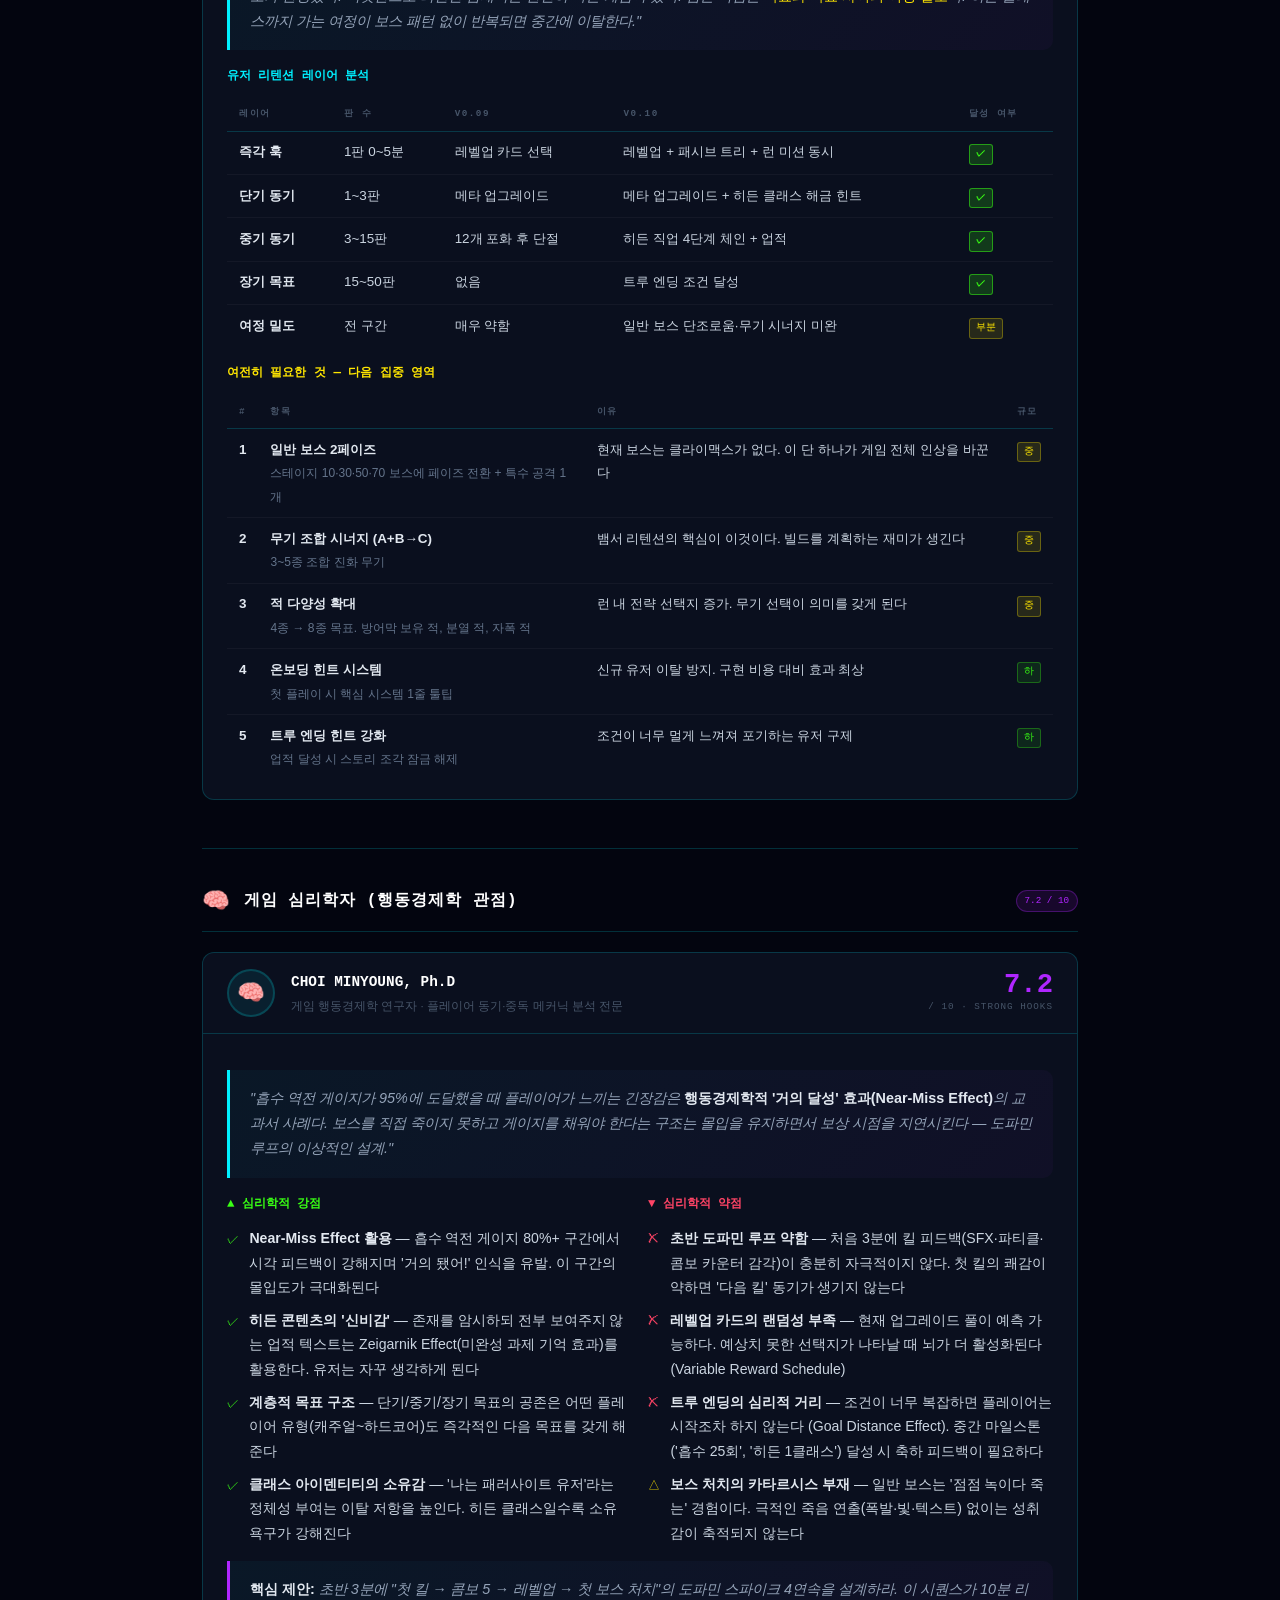
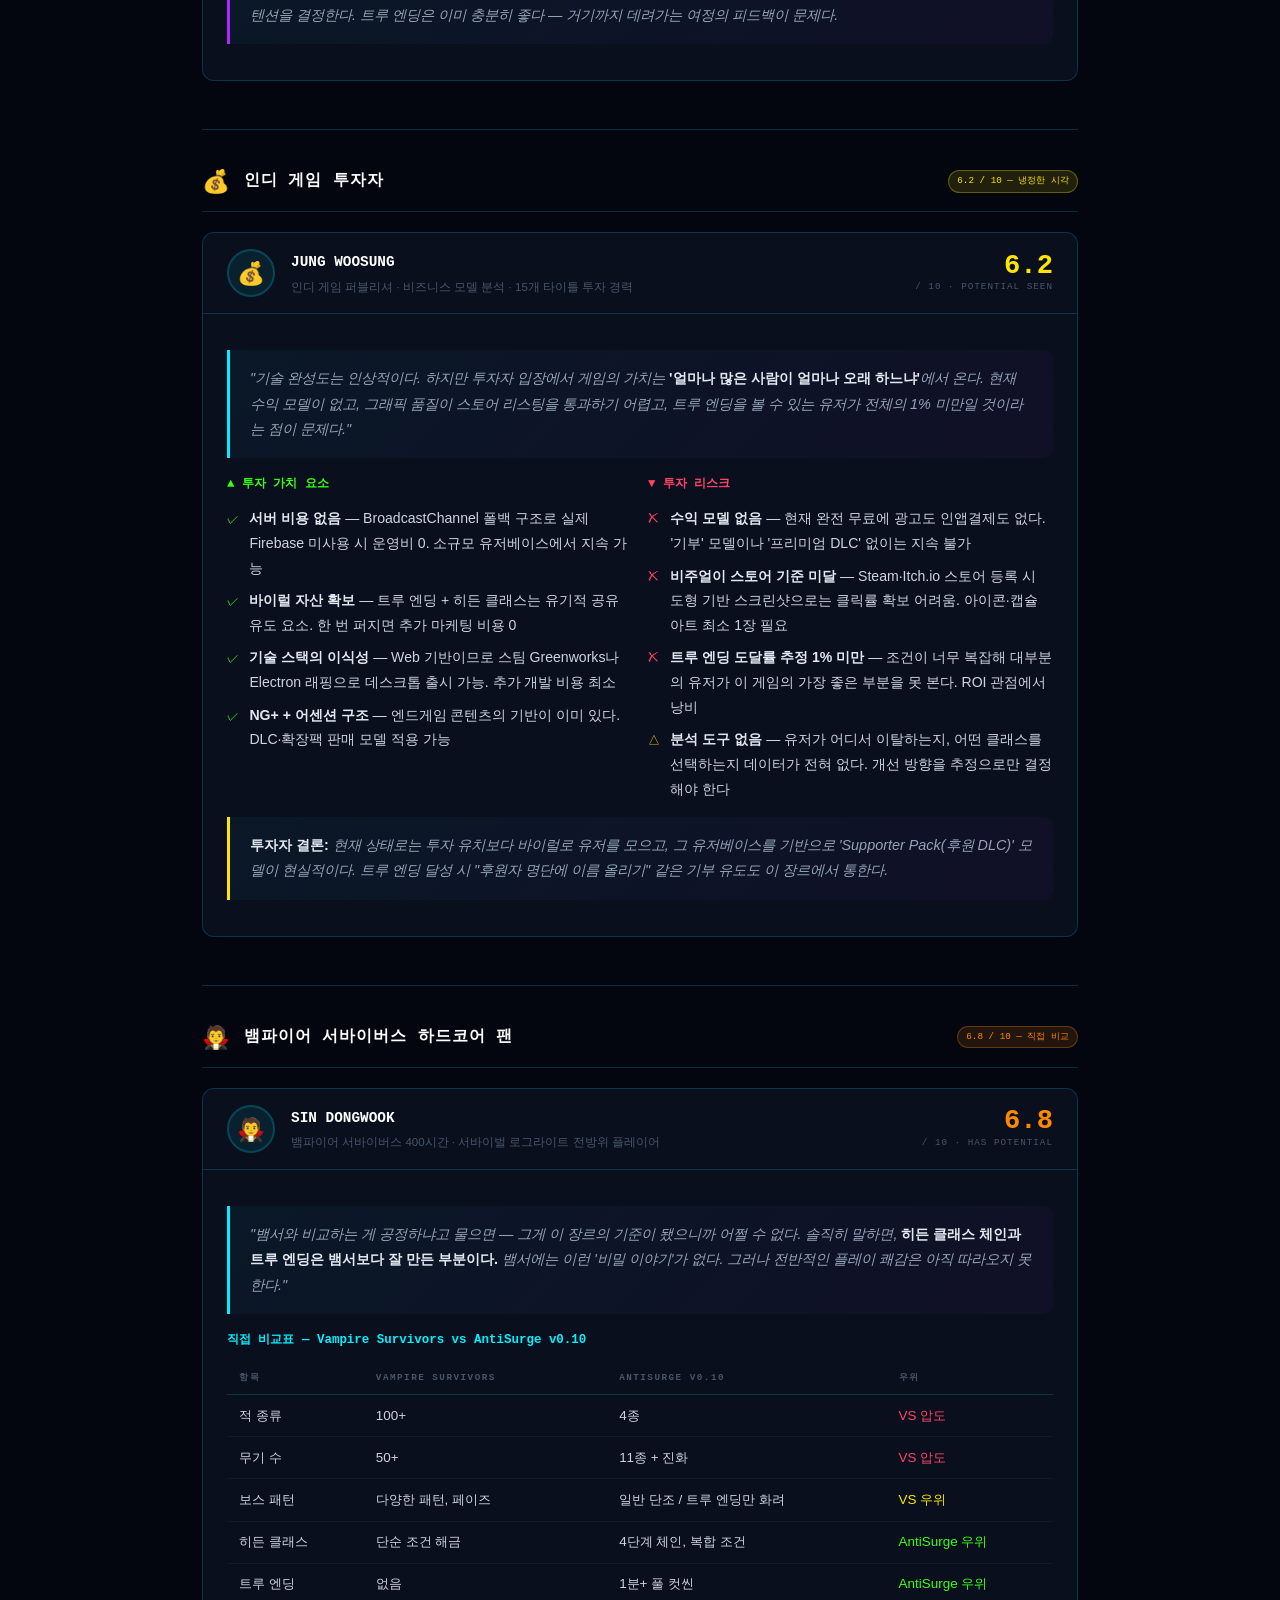
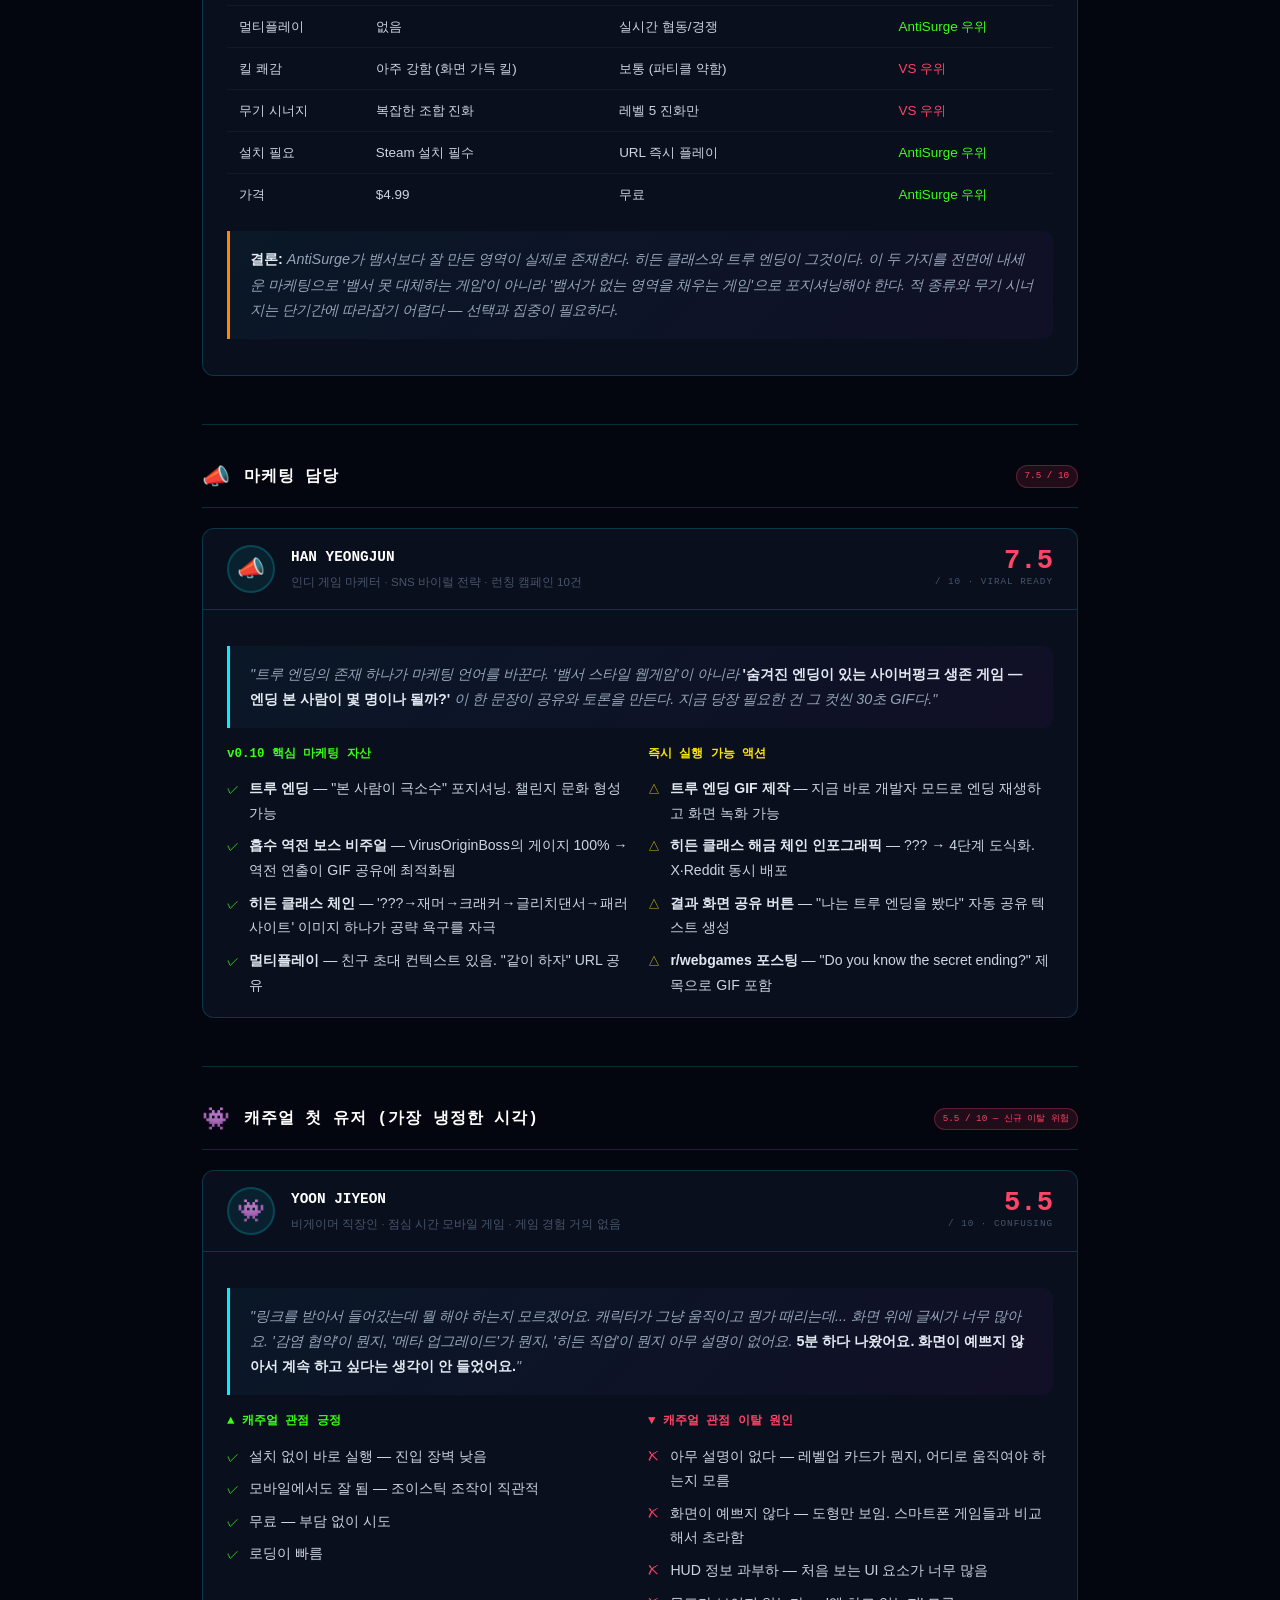
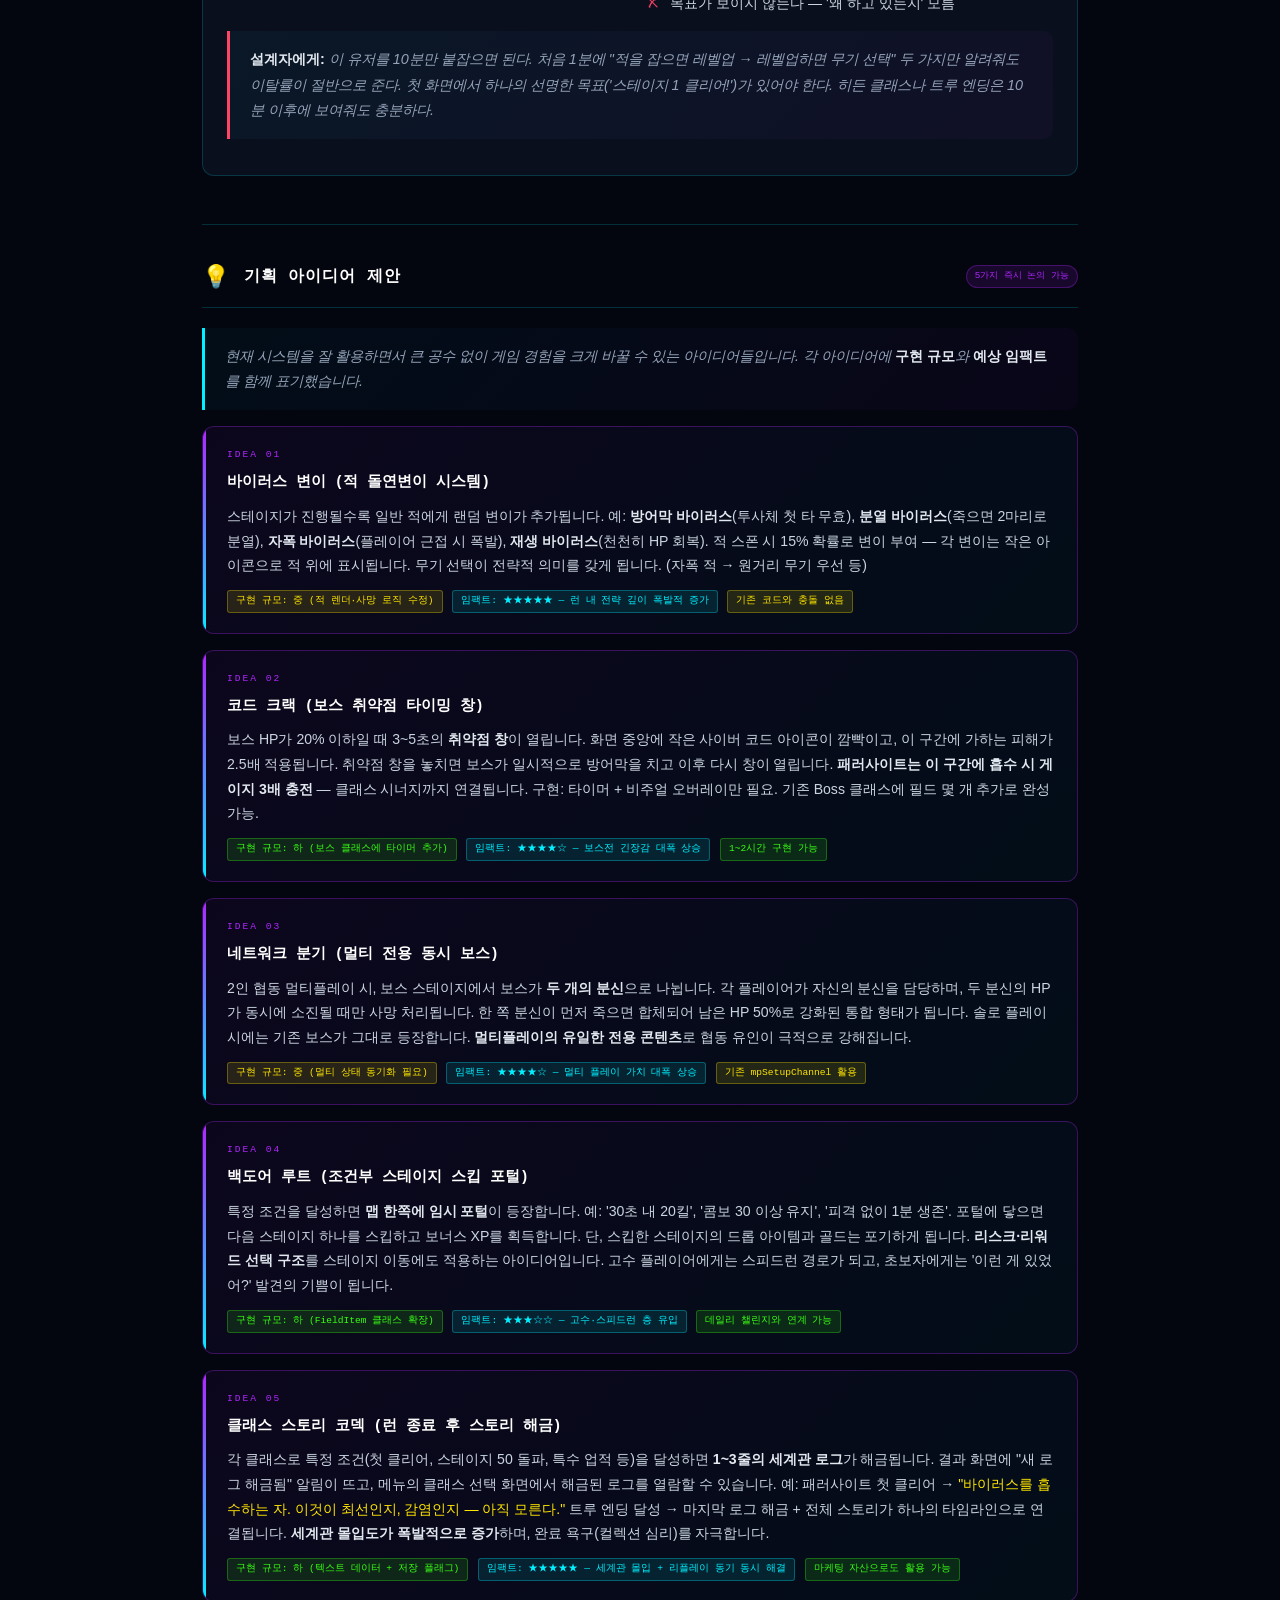
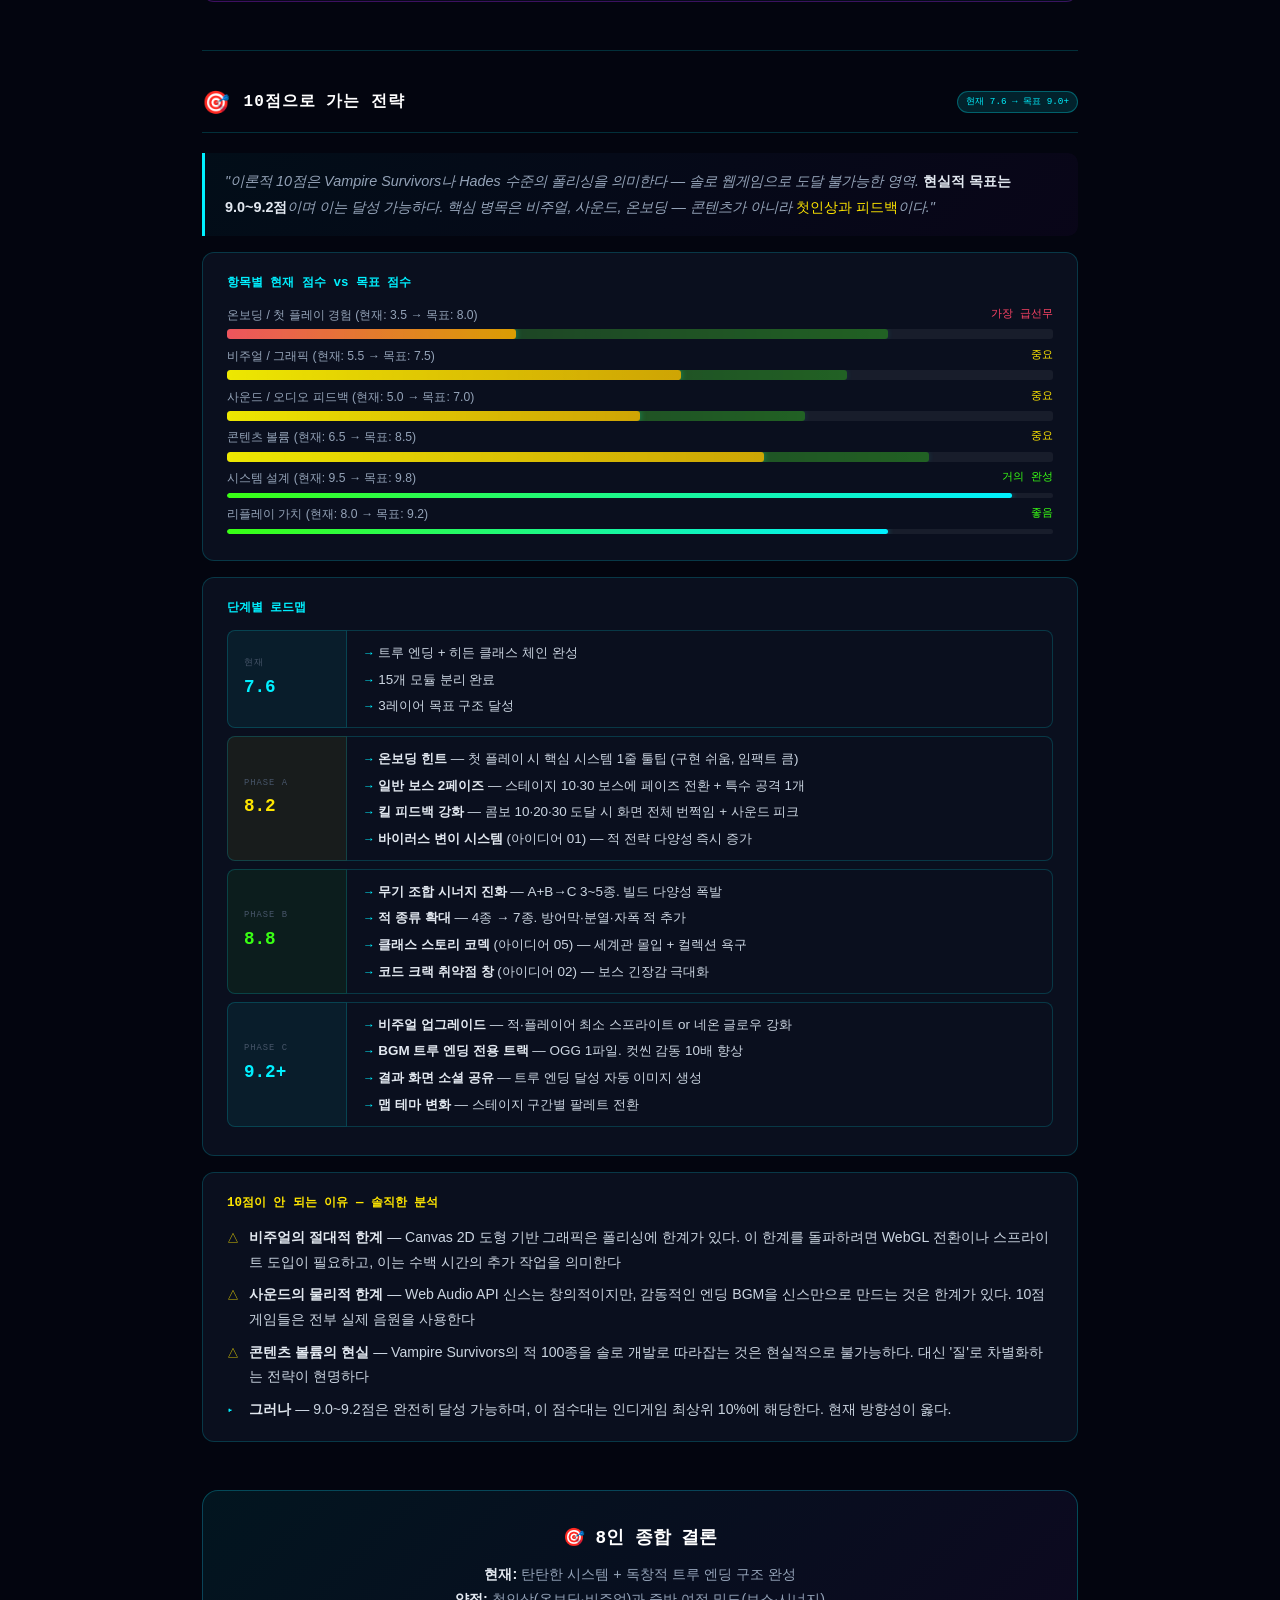
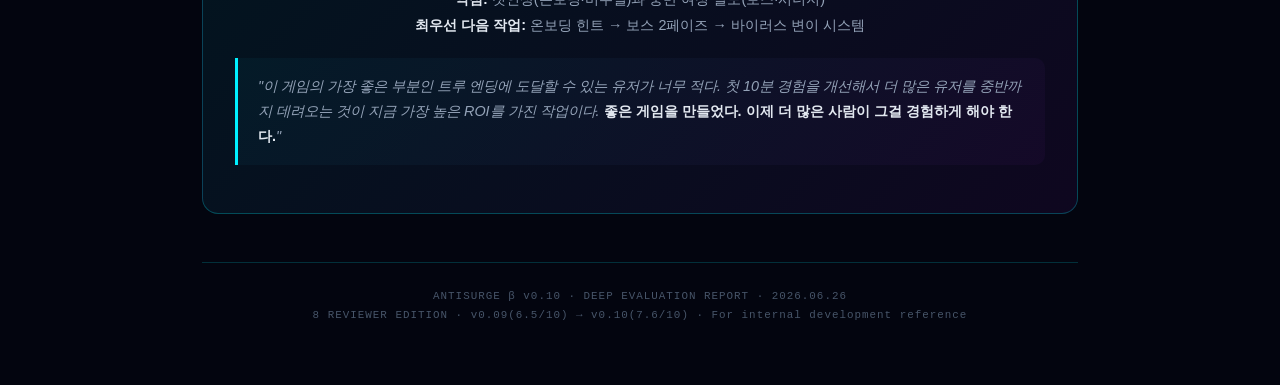
==== commit 62d8e450: "fix: 코드 감사 — loop.js 버그 3건 수정 + 미커밋 v0.10 모듈 반영 - loop.js: 무한모드 dead statement 제거 (endlessModeStartT" ====
--- a/doc/evaluation.html
+++ b/doc/evaluation.html
@@ -3,9 +3,8 @@
 <head>
 <meta charset="UTF-8">
 <meta name="viewport" content="width=device-width, initial-scale=1.0">
-<title>AntiSurge β v0.09 — 종합 평가 리포트</title>
+<title>AntiSurge β v0.10 — 심층 종합 평가 리포트</title>
 <style>
-  /* ─── 기본 ─── */
   *, *::before, *::after { box-sizing: border-box; margin: 0; padding: 0; }
   :root {
     --cyan:   #00f0ff;
@@ -14,6 +13,7 @@
     --yellow: #ffe600;
     --pink:   #ff4466;
     --teal:   #00ffaa;
+    --orange: #ff8800;
     --bg:     #03050f;
     --card:   #0a0f1e;
     --border: rgba(0,240,255,0.18);
@@ -33,7 +33,6 @@
     min-height: 100vh;
   }
 
-  /* ─── 네온 배경 ─── */
   body::before {
     content: '';
     position: fixed;
@@ -45,11 +44,49 @@
     z-index: 0;
   }
 
-  /* ─── 레이아웃 ─── */
+  /* ─── 목차 네비 ─── */
+  .toc-nav {
+    position: fixed;
+    left: 1rem;
+    top: 50%;
+    transform: translateY(-50%);
+    z-index: 900;
+    display: flex;
+    flex-direction: column;
+    gap: 0.4rem;
+  }
+  .toc-dot {
+    width: 8px; height: 8px;
+    border-radius: 50%;
+    background: var(--border);
+    border: 1px solid rgba(0,240,255,0.3);
+    cursor: pointer;
+    transition: all 0.2s;
+    position: relative;
+  }
+  .toc-dot:hover { background: var(--cyan); box-shadow: 0 0 8px var(--cyan); }
+  .toc-dot .toc-label {
+    position: absolute;
+    left: 14px;
+    top: -4px;
+    white-space: nowrap;
+    font-size: 0.6rem;
+    font-family: 'Orbitron', monospace;
+    color: var(--cyan);
+    opacity: 0;
+    pointer-events: none;
+    transition: opacity 0.2s;
+    background: rgba(3,5,15,0.9);
+    padding: 2px 6px;
+    border-radius: 3px;
+    border: 1px solid var(--border);
+  }
+  .toc-dot:hover .toc-label { opacity: 1; }
+
   .container {
     position: relative;
     z-index: 1;
-    max-width: 900px;
+    max-width: 940px;
     margin: 0 auto;
     padding: 2.5rem 2rem 4rem;
   }
@@ -94,11 +131,7 @@
     margin-top: 1.25rem;
     flex-wrap: wrap;
   }
-  .report-meta span {
-    font-size: 0.75rem;
-    color: var(--muted);
-    font-family: 'Orbitron', monospace;
-  }
+  .report-meta span { font-size: 0.75rem; color: var(--muted); font-family: 'Orbitron', monospace; }
   .report-meta span strong { color: var(--cyan); }
 
   /* ─── 총점 배너 ─── */
@@ -106,38 +139,55 @@
     display: flex;
     align-items: center;
     justify-content: center;
-    gap: 2.5rem;
+    gap: 2rem;
     background: linear-gradient(135deg, rgba(0,240,255,0.06), rgba(176,38,255,0.06));
     border: 1px solid var(--border);
     border-radius: 16px;
     padding: 1.75rem 2rem;
-    margin-bottom: 2.5rem;
+    margin-bottom: 1.5rem;
     flex-wrap: wrap;
   }
   .score-item { text-align: center; }
-  .score-label {
-    font-size: 0.62rem;
-    font-family: 'Orbitron', monospace;
-    color: var(--muted);
-    letter-spacing: 2px;
-    text-transform: uppercase;
-    display: block;
-    margin-bottom: 0.25rem;
-  }
-  .score-value {
-    font-family: 'Orbitron', monospace;
-    font-size: 2rem;
-    font-weight: 900;
-    color: var(--cyan);
-    text-shadow: 0 0 12px var(--cyan);
-  }
+  .score-label { font-size: 0.62rem; font-family: 'Orbitron', monospace; color: var(--muted); letter-spacing: 2px; text-transform: uppercase; display: block; margin-bottom: 0.25rem; }
+  .score-value { font-family: 'Orbitron', monospace; font-size: 2.2rem; font-weight: 900; color: var(--cyan); text-shadow: 0 0 12px var(--cyan); }
   .score-value.purple { color: var(--purple); text-shadow: 0 0 12px var(--purple); }
   .score-value.green  { color: var(--green);  text-shadow: 0 0 12px var(--green); }
   .score-value.yellow { color: var(--yellow); text-shadow: 0 0 12px var(--yellow); }
+  .score-value.pink   { color: var(--pink);   text-shadow: 0 0 12px var(--pink); }
+  .score-delta { font-size: 0.58rem; font-family: 'Orbitron', monospace; color: var(--green); display: block; margin-top: 0.15rem; }
   .score-divider { width: 1px; height: 60px; background: var(--border); }
 
+  /* ─── 평론가 카드 헤더 ─── */
+  .reviewer-header {
+    display: flex;
+    align-items: center;
+    gap: 1rem;
+    background: var(--card);
+    border: 1px solid var(--border);
+    border-radius: 12px 12px 0 0;
+    padding: 1rem 1.5rem;
+    margin-bottom: 0;
+  }
+  .reviewer-avatar {
+    width: 48px; height: 48px;
+    border-radius: 50%;
+    background: rgba(0,240,255,0.08);
+    border: 2px solid var(--border);
+    display: flex;
+    align-items: center;
+    justify-content: center;
+    font-size: 1.4rem;
+    flex-shrink: 0;
+  }
+  .reviewer-info { flex: 1; }
+  .reviewer-name { font-family: 'Orbitron', monospace; font-size: 0.9rem; font-weight: 700; color: #fff; }
+  .reviewer-role { font-size: 0.72rem; color: var(--muted); margin-top: 0.1rem; }
+  .reviewer-score-wrap { text-align: right; }
+  .reviewer-score { font-family: 'Orbitron', monospace; font-size: 1.7rem; font-weight: 900; line-height: 1; }
+  .reviewer-score-label { font-size: 0.58rem; font-family: 'Orbitron', monospace; color: var(--muted); letter-spacing: 1px; }
+
   /* ─── 섹션 ─── */
-  .section { margin-bottom: 2.75rem; }
+  .section { margin-bottom: 3rem; }
   .section-header {
     display: flex;
     align-items: center;
@@ -146,29 +196,15 @@
     padding-bottom: 0.65rem;
     border-bottom: 1px solid var(--border);
   }
-  .section-icon {
-    font-size: 1.4rem;
-    flex-shrink: 0;
-  }
-  .section-title {
-    font-family: 'Orbitron', monospace;
-    font-size: 1rem;
-    font-weight: 700;
-    color: #fff;
-    letter-spacing: 1px;
-  }
-  .section-badge {
-    font-size: 0.58rem;
-    font-family: 'Orbitron', monospace;
-    padding: 2px 8px;
-    border-radius: 20px;
-    margin-left: auto;
-    flex-shrink: 0;
-  }
+  .section-icon { font-size: 1.4rem; flex-shrink: 0; }
+  .section-title { font-family: 'Orbitron', monospace; font-size: 1rem; font-weight: 700; color: #fff; letter-spacing: 1px; }
+  .section-badge { font-size: 0.58rem; font-family: 'Orbitron', monospace; padding: 2px 8px; border-radius: 20px; margin-left: auto; flex-shrink: 0; }
   .badge-cyan   { background: rgba(0,240,255,0.12); color: var(--cyan);   border: 1px solid rgba(0,240,255,0.3); }
   .badge-purple { background: rgba(176,38,255,0.12); color: var(--purple); border: 1px solid rgba(176,38,255,0.3); }
   .badge-green  { background: rgba(57,255,20,0.10); color: var(--green);  border: 1px solid rgba(57,255,20,0.3); }
   .badge-pink   { background: rgba(255,68,102,0.12); color: var(--pink);  border: 1px solid rgba(255,68,102,0.3); }
+  .badge-yellow { background: rgba(255,230,0,0.12); color: var(--yellow); border: 1px solid rgba(255,230,0,0.3); }
+  .badge-orange { background: rgba(255,136,0,0.12); color: var(--orange); border: 1px solid rgba(255,136,0,0.3); }
 
   /* ─── 카드 ─── */
   .card {
@@ -178,75 +214,36 @@
     padding: 1.25rem 1.5rem;
     margin-bottom: 1rem;
   }
+  .card.connected-top { border-radius: 0 0 12px 12px; border-top: none; }
   .card:last-child { margin-bottom: 0; }
-  .card-title {
-    font-size: 0.78rem;
-    font-weight: 700;
-    font-family: 'Orbitron', monospace;
-    margin-bottom: 0.65rem;
-    display: flex;
-    align-items: center;
-    gap: 0.5rem;
-  }
+  .card-title { font-size: 0.78rem; font-weight: 700; font-family: 'Orbitron', monospace; margin-bottom: 0.65rem; display: flex; align-items: center; gap: 0.5rem; }
   .card-title.good  { color: var(--green); }
   .card-title.bad   { color: var(--pink); }
   .card-title.warn  { color: var(--yellow); }
   .card-title.info  { color: var(--cyan); }
+  .card-title.purple{ color: var(--purple); }
 
   /* ─── 체크리스트 ─── */
   ul.checklist { list-style: none; display: flex; flex-direction: column; gap: 0.5rem; }
-  ul.checklist li {
-    padding-left: 1.4rem;
-    position: relative;
-    font-size: 0.9rem;
-    color: var(--text);
-  }
-  ul.checklist li::before {
-    content: '▸';
-    position: absolute;
-    left: 0;
-    color: var(--cyan);
-    font-size: 0.75rem;
-    top: 3px;
-  }
+  ul.checklist li { padding-left: 1.4rem; position: relative; font-size: 0.88rem; color: var(--text); }
+  ul.checklist li::before { content: '▸'; position: absolute; left: 0; color: var(--cyan); font-size: 0.75rem; top: 3px; }
   ul.checklist li.good::before  { color: var(--green);  content: '✓'; }
   ul.checklist li.bad::before   { color: var(--pink);   content: '✗'; }
-  ul.checklist li.warn::before  { color: var(--yellow); content: '!'; }
+  ul.checklist li.warn::before  { color: var(--yellow); content: '△'; }
+  ul.checklist li.done::before  { color: var(--green);  content: '✓'; }
 
   /* ─── 테이블 ─── */
-  .data-table {
-    width: 100%;
-    border-collapse: collapse;
-    font-size: 0.85rem;
-    margin-top: 0.25rem;
-  }
-  .data-table th {
-    font-family: 'Orbitron', monospace;
-    font-size: 0.6rem;
-    letter-spacing: 1.5px;
-    color: var(--muted);
-    text-transform: uppercase;
-    padding: 0.5rem 0.75rem;
-    text-align: left;
-    border-bottom: 1px solid var(--border);
-  }
-  .data-table td {
-    padding: 0.55rem 0.75rem;
-    border-bottom: 1px solid rgba(255,255,255,0.04);
-    color: var(--text);
-  }
+  .data-table { width: 100%; border-collapse: collapse; font-size: 0.84rem; margin-top: 0.25rem; }
+  .data-table th { font-family: 'Orbitron', monospace; font-size: 0.58rem; letter-spacing: 1.5px; color: var(--muted); text-transform: uppercase; padding: 0.5rem 0.75rem; text-align: left; border-bottom: 1px solid var(--border); }
+  .data-table td { padding: 0.55rem 0.75rem; border-bottom: 1px solid rgba(255,255,255,0.04); color: var(--text); vertical-align: top; }
   .data-table tr:last-child td { border-bottom: none; }
   .data-table tr:hover td { background: rgba(0,240,255,0.03); }
-  .tag {
-    display: inline-block;
-    font-size: 0.6rem;
-    font-family: 'Orbitron', monospace;
-    padding: 1px 6px;
-    border-radius: 3px;
-  }
+  .tag { display: inline-block; font-size: 0.6rem; font-family: 'Orbitron', monospace; padding: 1px 6px; border-radius: 3px; }
   .tag-hard   { background: rgba(255,68,102,0.15); color: var(--pink);   border: 1px solid rgba(255,68,102,0.3); }
   .tag-mid    { background: rgba(255,230,0,0.12);  color: var(--yellow); border: 1px solid rgba(255,230,0,0.3); }
   .tag-easy   { background: rgba(57,255,20,0.10);  color: var(--green);  border: 1px solid rgba(57,255,20,0.3); }
+  .tag-done   { background: rgba(57,255,20,0.18);  color: var(--green);  border: 1px solid rgba(57,255,20,0.5); font-weight: 700; }
+  .tag-idea   { background: rgba(176,38,255,0.15); color: var(--purple); border: 1px solid rgba(176,38,255,0.3); }
 
   /* ─── 인용 박스 ─── */
   .quote-box {
@@ -261,6 +258,94 @@
   }
   .quote-box strong { color: #e2e8f0; font-style: normal; }
 
+  /* ─── 진행 바 ─── */
+  .score-bar-wrap { margin: 0.4rem 0; }
+  .score-bar-label { display: flex; justify-content: space-between; font-size: 0.76rem; margin-bottom: 0.2rem; color: #94a3b8; }
+  .score-bar-label span:last-child { color: var(--cyan); font-family: 'Orbitron', monospace; font-size: 0.7rem; }
+  .score-bar-label .delta { color: var(--green); font-size: 0.62rem; margin-left: 0.3rem; }
+  .score-bar-outer { height: 5px; background: rgba(255,255,255,0.06); border-radius: 3px; overflow: hidden; }
+  .score-bar-inner { height: 100%; border-radius: 3px; background: linear-gradient(90deg, var(--cyan), var(--purple)); box-shadow: 0 0 6px rgba(0,240,255,0.4); }
+  .score-bar-inner.good-bar { background: linear-gradient(90deg, var(--green), var(--cyan)); }
+  .score-bar-inner.warn-bar { background: linear-gradient(90deg, var(--yellow), var(--orange)); }
+  .score-bar-inner.bad-bar  { background: linear-gradient(90deg, var(--pink), #ff8800); }
+  .score-bar-inner.path-bar { background: linear-gradient(90deg, rgba(57,255,20,0.3), var(--green)); }
+
+  /* ─── 2열 그리드 ─── */
+  .two-col { display: grid; grid-template-columns: 1fr 1fr; gap: 1rem; }
+  .three-col { display: grid; grid-template-columns: 1fr 1fr 1fr; gap: 1rem; }
+
+  /* ─── 아이디어 카드 ─── */
+  .idea-card {
+    background: linear-gradient(135deg, rgba(176,38,255,0.06), rgba(0,240,255,0.04));
+    border: 1px solid rgba(176,38,255,0.3);
+    border-radius: 12px;
+    padding: 1.25rem 1.5rem;
+    margin-bottom: 1rem;
+    position: relative;
+    overflow: hidden;
+  }
+  .idea-card::before {
+    content: '';
+    position: absolute;
+    top: 0; left: 0;
+    width: 3px; height: 100%;
+    background: linear-gradient(180deg, var(--purple), var(--cyan));
+  }
+  .idea-number {
+    font-family: 'Orbitron', monospace;
+    font-size: 0.6rem;
+    color: var(--purple);
+    letter-spacing: 2px;
+    margin-bottom: 0.4rem;
+  }
+  .idea-title { font-family: 'Orbitron', monospace; font-size: 0.92rem; font-weight: 700; color: #fff; margin-bottom: 0.5rem; }
+  .idea-desc { font-size: 0.88rem; color: var(--text); margin-bottom: 0.75rem; }
+  .idea-meta { display: flex; gap: 0.6rem; flex-wrap: wrap; }
+  .idea-tag { font-size: 0.6rem; font-family: 'Orbitron', monospace; padding: 2px 8px; border-radius: 3px; }
+  .idea-tag.effort-low  { background: rgba(57,255,20,0.12); color: var(--green); border: 1px solid rgba(57,255,20,0.3); }
+  .idea-tag.effort-mid  { background: rgba(255,230,0,0.12); color: var(--yellow); border: 1px solid rgba(255,230,0,0.3); }
+  .idea-tag.effort-high { background: rgba(255,68,102,0.12); color: var(--pink); border: 1px solid rgba(255,68,102,0.3); }
+  .idea-tag.impact      { background: rgba(0,240,255,0.10); color: var(--cyan); border: 1px solid rgba(0,240,255,0.3); }
+
+  /* ─── 10점 로드맵 ─── */
+  .roadmap-row {
+    display: flex;
+    align-items: stretch;
+    gap: 0;
+    margin-bottom: 0.5rem;
+  }
+  .roadmap-phase {
+    background: rgba(0,240,255,0.06);
+    border: 1px solid var(--border);
+    border-radius: 8px 0 0 8px;
+    padding: 0.6rem 1rem;
+    min-width: 120px;
+    display: flex;
+    flex-direction: column;
+    justify-content: center;
+    flex-shrink: 0;
+  }
+  .roadmap-phase-label { font-family: 'Orbitron', monospace; font-size: 0.55rem; color: var(--muted); letter-spacing: 1px; }
+  .roadmap-phase-score { font-family: 'Orbitron', monospace; font-size: 1.1rem; font-weight: 700; color: var(--cyan); }
+  .roadmap-content {
+    flex: 1;
+    background: var(--card);
+    border: 1px solid var(--border);
+    border-left: none;
+    border-radius: 0 8px 8px 0;
+    padding: 0.6rem 1rem;
+    font-size: 0.84rem;
+  }
+  .roadmap-content ul { list-style: none; display: flex; flex-direction: column; gap: 0.2rem; }
+  .roadmap-content li::before { content: '→ '; color: var(--cyan); font-size: 0.75rem; }
+
+  /* ─── 인라인 강조 ─── */
+  strong { color: #e2e8f0; }
+  em { color: var(--yellow); font-style: normal; }
+  code { font-family: 'Orbitron', monospace; font-size: 0.78rem; background: rgba(0,240,255,0.08); color: var(--cyan); padding: 1px 6px; border-radius: 3px; }
+
+  hr { border: none; border-top: 1px solid var(--border); margin: 2rem 0; }
+
   /* ─── 결론 배너 ─── */
   .conclusion {
     background: linear-gradient(135deg, rgba(0,240,255,0.07), rgba(176,38,255,0.07));
@@ -270,161 +355,58 @@
     margin-top: 2.5rem;
     text-align: center;
   }
-  .conclusion h2 {
-    font-family: 'Orbitron', monospace;
-    font-size: 1.1rem;
-    color: #fff;
-    margin-bottom: 0.5rem;
-  }
+  .conclusion h2 { font-family: 'Orbitron', monospace; font-size: 1.1rem; color: #fff; margin-bottom: 0.5rem; }
   .conclusion p { font-size: 0.9rem; color: #94a3b8; margin-bottom: 1.25rem; }
-  .top3 {
-    display: flex;
-    gap: 1rem;
-    justify-content: center;
-    flex-wrap: wrap;
-    margin-top: 1.25rem;
-  }
-  .top3-item {
-    background: rgba(0,0,0,0.4);
-    border: 1px solid var(--border);
-    border-radius: 10px;
-    padding: 0.9rem 1.25rem;
-    min-width: 200px;
-    text-align: left;
-    flex: 1;
-  }
-  .top3-rank {
-    font-family: 'Orbitron', monospace;
-    font-size: 0.55rem;
-    color: var(--muted);
-    letter-spacing: 2px;
-    display: block;
-    margin-bottom: 0.3rem;
-  }
-  .top3-title { font-weight: 700; color: var(--cyan); font-size: 0.88rem; margin-bottom: 0.25rem; }
-  .top3-desc { font-size: 0.78rem; color: #64748b; }
-
-  /* ─── 프린트/PDF 버튼 ─── */
-  .print-btn-wrap {
-    position: fixed;
-    bottom: 1.5rem;
-    right: 1.5rem;
-    z-index: 999;
-  }
-  .print-btn {
-    display: flex;
-    align-items: center;
-    gap: 0.5rem;
-    background: rgba(0,240,255,0.12);
-    border: 1px solid rgba(0,240,255,0.5);
-    color: var(--cyan);
-    font-family: 'Orbitron', monospace;
-    font-size: 0.72rem;
-    letter-spacing: 1px;
-    padding: 0.75rem 1.25rem;
-    border-radius: 8px;
-    cursor: pointer;
-    backdrop-filter: blur(8px);
-    transition: all 0.2s;
-    text-shadow: 0 0 8px var(--cyan);
-    box-shadow: 0 0 18px rgba(0,240,255,0.15);
-  }
-  .print-btn:hover {
-    background: rgba(0,240,255,0.22);
-    box-shadow: 0 0 28px rgba(0,240,255,0.3);
-  }
+
+  /* ─── 푸터 ─── */
+  footer { text-align: center; padding: 1.5rem 0 0.5rem; font-size: 0.68rem; color: var(--muted); font-family: 'Orbitron', monospace; letter-spacing: 1px; border-top: 1px solid var(--border); margin-top: 3rem; }
+
+  /* ─── 프린트 버튼 ─── */
+  .print-btn-wrap { position: fixed; bottom: 1.5rem; right: 1.5rem; z-index: 999; }
+  .print-btn { display: flex; align-items: center; gap: 0.5rem; background: rgba(0,240,255,0.12); border: 1px solid rgba(0,240,255,0.5); color: var(--cyan); font-family: 'Orbitron', monospace; font-size: 0.72rem; letter-spacing: 1px; padding: 0.75rem 1.25rem; border-radius: 8px; cursor: pointer; backdrop-filter: blur(8px); transition: all 0.2s; text-shadow: 0 0 8px var(--cyan); box-shadow: 0 0 18px rgba(0,240,255,0.15); }
+  .print-btn:hover { background: rgba(0,240,255,0.22); box-shadow: 0 0 28px rgba(0,240,255,0.3); }
   .print-btn svg { width: 16px; height: 16px; fill: none; stroke: currentColor; stroke-width: 2; }
 
-  /* ─── 진행 바 ─── */
-  .score-bar-wrap { margin: 0.35rem 0; }
-  .score-bar-label {
-    display: flex;
-    justify-content: space-between;
-    font-size: 0.76rem;
-    margin-bottom: 0.2rem;
-    color: #94a3b8;
-  }
-  .score-bar-label span:last-child { color: var(--cyan); font-family: 'Orbitron', monospace; font-size: 0.7rem; }
-  .score-bar-outer {
-    height: 5px;
-    background: rgba(255,255,255,0.06);
-    border-radius: 3px;
-    overflow: hidden;
-  }
-  .score-bar-inner {
-    height: 100%;
-    border-radius: 3px;
-    background: linear-gradient(90deg, var(--cyan), var(--purple));
-    box-shadow: 0 0 6px rgba(0,240,255,0.5);
-  }
-
-  /* ─── 2열 그리드 ─── */
-  .two-col { display: grid; grid-template-columns: 1fr 1fr; gap: 1rem; }
-
-  /* ─── 인라인 강조 ─── */
-  strong { color: #e2e8f0; }
-  em { color: var(--yellow); font-style: normal; }
-  code {
-    font-family: 'Orbitron', monospace;
-    font-size: 0.78rem;
-    background: rgba(0,240,255,0.08);
-    color: var(--cyan);
-    padding: 1px 6px;
-    border-radius: 3px;
-  }
-
-  /* ─── 구분선 ─── */
-  hr { border: none; border-top: 1px solid var(--border); margin: 2rem 0; }
-
-  /* ─── 푸터 ─── */
-  footer {
-    text-align: center;
-    padding: 1.5rem 0 0.5rem;
-    font-size: 0.68rem;
-    color: var(--muted);
-    font-family: 'Orbitron', monospace;
-    letter-spacing: 1px;
-    border-top: 1px solid var(--border);
-    margin-top: 3rem;
-  }
-
-  /* ─── 프린트 ─── */
+  @media (max-width: 700px) {
+    .two-col, .three-col { grid-template-columns: 1fr; }
+    .toc-nav { display: none; }
+    .roadmap-row { flex-direction: column; }
+    .roadmap-phase { border-radius: 8px 8px 0 0; }
+    .roadmap-content { border-left: 1px solid var(--border); border-top: none; border-radius: 0 0 8px 8px; }
+  }
   @media print {
-    body { background: #fff; color: #111; font-size: 12px; }
+    body { background: #fff; color: #111; }
     body::before { display: none; }
-    .print-btn-wrap { display: none; }
+    .print-btn-wrap, .toc-nav { display: none; }
     .container { max-width: 100%; padding: 1rem; }
-    .card { border: 1px solid #ddd; background: #fafafa; break-inside: avoid; }
-    .section { break-inside: avoid; }
-    .report-title { color: #000; text-shadow: none; font-size: 1.8rem; }
-    .report-sub { color: #555; text-shadow: none; }
-    .section-title { color: #111; }
-    .card-title.good { color: #22c55e; }
-    .card-title.bad  { color: #ef4444; }
-    .card-title.warn { color: #eab308; }
-    .card-title.info { color: #06b6d4; }
+    .card, .idea-card { border: 1px solid #ddd; background: #fafafa; break-inside: avoid; }
+    .reviewer-header { background: #f8fafc; border: 1px solid #ddd; }
     .score-value { color: #06b6d4; text-shadow: none; }
-    .score-bar-inner { background: #06b6d4; box-shadow: none; }
-    ul.checklist li::before { color: #06b6d4; }
-    ul.checklist li.good::before { color: #22c55e; }
-    ul.checklist li.bad::before  { color: #ef4444; }
-    ul.checklist li.warn::before { color: #eab308; }
-    .quote-box { border-left-color: #06b6d4; background: #f0f9ff; }
-    .conclusion { background: #f0f9ff; border-color: #06b6d4; }
-    .top3-item { border-color: #ddd; background: #f9f9f9; }
-    .section-badge { display: none; }
-    code { background: #f1f5f9; color: #0284c7; }
-    .score-banner { background: #f8fafc; border-color: #e2e8f0; }
+    .score-bar-inner { background: #06b6d4 !important; box-shadow: none; }
+    .report-title { color: #000; text-shadow: none; }
     footer { color: #888; border-top-color: #ddd; }
   }
 </style>
 </head>
 <body>
 
-<!-- PDF 저장 버튼 -->
+<!-- 목차 -->
+<nav class="toc-nav">
+  <div class="toc-dot" onclick="document.getElementById('s-score').scrollIntoView({behavior:'smooth'})"><span class="toc-label">종합 점수</span></div>
+  <div class="toc-dot" onclick="document.getElementById('s-critic').scrollIntoView({behavior:'smooth'})"><span class="toc-label">게임 평론가</span></div>
+  <div class="toc-dot" onclick="document.getElementById('s-dev').scrollIntoView({behavior:'smooth'})"><span class="toc-label">게임 제작자</span></div>
+  <div class="toc-dot" onclick="document.getElementById('s-designer').scrollIntoView({behavior:'smooth'})"><span class="toc-label">기획자</span></div>
+  <div class="toc-dot" onclick="document.getElementById('s-psych').scrollIntoView({behavior:'smooth'})"><span class="toc-label">게임 심리학자</span></div>
+  <div class="toc-dot" onclick="document.getElementById('s-investor').scrollIntoView({behavior:'smooth'})"><span class="toc-label">인디 투자자</span></div>
+  <div class="toc-dot" onclick="document.getElementById('s-vs-fan').scrollIntoView({behavior:'smooth'})"><span class="toc-label">뱀서 팬</span></div>
+  <div class="toc-dot" onclick="document.getElementById('s-casual').scrollIntoView({behavior:'smooth'})"><span class="toc-label">캐주얼 유저</span></div>
+  <div class="toc-dot" onclick="document.getElementById('s-ideas').scrollIntoView({behavior:'smooth'})"><span class="toc-label">기획 아이디어</span></div>
+  <div class="toc-dot" onclick="document.getElementById('s-path').scrollIntoView({behavior:'smooth'})"><span class="toc-label">10점 전략</span></div>
+</nav>
+
 <div class="print-btn-wrap">
   <button class="print-btn" onclick="window.print()">
-    <svg viewBox="0 0 24 24"><path d="M6 9V2h12v7"/><rect x="6" y="14" width="12" height="8"/><path d="M6 18H4a2 2 0 01-2-2v-5a2 2 0 012-2h16a2 2 0 012 2v5a2 2 0 01-2 2h-2"/></svg>
+    <svg viewBox="0 0 24 24"><path d="M6 9V2h12v7"/><rect x="6" y="14" width="12" height="8"/><path d="M6 18H4a2 2 0 01-2-2v-5a2 2 0 012-2v5a2 2 0 01-2 2h-2"/></svg>
     PDF 저장
   </button>
 </div>
@@ -433,279 +415,253 @@
 
   <!-- ── 헤더 ── -->
   <div class="report-header">
-    <div class="report-eyebrow">Game Evaluation Report</div>
+    <div class="report-eyebrow">Game Deep Evaluation Report — 8 Reviewer Edition</div>
     <div class="report-title">ANTISURGE</div>
-    <div class="report-sub">β v0.09 · Cyberpunk Virus Survival</div>
+    <div class="report-sub">β v0.10 · Cyberpunk Virus Survival · True Ending Edition</div>
     <div class="report-meta">
-      <span>작성일 <strong>2026.06.25</strong></span>
-      <span>버전 <strong>β v0.09</strong></span>
+      <span>작성일 <strong>2026.06.26</strong></span>
+      <span>버전 <strong>β v0.10</strong></span>
+      <span>평론가 <strong>8인</strong></span>
       <span>플랫폼 <strong>Web (PWA)</strong></span>
-      <span>장르 <strong>Roguelite Survival</strong></span>
     </div>
   </div>
 
   <!-- ── 종합 점수 ── -->
-  <div class="score-banner">
+  <div id="s-score" class="score-banner">
     <div class="score-item">
-      <span class="score-label">종합 점수</span>
-      <span class="score-value">6.8</span>
+      <span class="score-label">8인 평균</span>
+      <span class="score-value">7.6</span>
       <span class="score-label" style="margin-top:0.2rem;">/ 10</span>
+      <span class="score-delta">v0.09: 6.5 → ▲+1.1</span>
     </div>
     <div class="score-divider"></div>
     <div class="score-item">
       <span class="score-label">기술 완성도</span>
-      <span class="score-value purple">8.5</span>
+      <span class="score-value purple">9.2</span>
+      <span class="score-delta">▲+0.7</span>
     </div>
     <div class="score-divider"></div>
     <div class="score-item">
       <span class="score-label">콘텐츠 깊이</span>
-      <span class="score-value" style="color:var(--pink);text-shadow:0 0 12px var(--pink);">4.5</span>
+      <span class="score-value yellow">6.8</span>
+      <span class="score-delta">▲+2.3</span>
     </div>
     <div class="score-divider"></div>
     <div class="score-item">
       <span class="score-label">리텐션 잠재력</span>
-      <span class="score-value green">7.0</span>
-    </div>
-  </div>
-
-  <!-- ══════════════════════════════════════════════════ -->
-  <!-- 1. 게임 평론가                                      -->
-  <!-- ══════════════════════════════════════════════════ -->
-  <div class="section">
+      <span class="score-value green">8.2</span>
+      <span class="score-delta">▲+1.2</span>
+    </div>
+    <div class="score-divider"></div>
+    <div class="score-item">
+      <span class="score-label">가장 냉정한 평가</span>
+      <span class="score-value pink">5.5</span>
+      <span class="score-delta">캐주얼 첫 유저</span>
+    </div>
+  </div>
+
+  <!-- 8인 점수 요약 -->
+  <div class="card" style="margin-bottom:2.5rem;">
+    <div class="card-title info">8인 평론가 점수 요약</div>
+    <div class="score-bar-wrap">
+      <div class="score-bar-label"><span>🎮 게임 평론가 (전문 리뷰어)</span><span>7.8</span></div>
+      <div class="score-bar-outer"><div class="score-bar-inner good-bar" style="width:78%"></div></div>
+    </div>
+    <div class="score-bar-wrap">
+      <div class="score-bar-label"><span>🔧 게임 제작자 (솔로 인디 개발자)</span><span>9.5</span></div>
+      <div class="score-bar-outer"><div class="score-bar-inner good-bar" style="width:95%"></div></div>
+    </div>
+    <div class="score-bar-wrap">
+      <div class="score-bar-label"><span>📋 기획자 (게임 디자이너)</span><span>7.5</span></div>
+      <div class="score-bar-outer"><div class="score-bar-inner" style="width:75%"></div></div>
+    </div>
+    <div class="score-bar-wrap">
+      <div class="score-bar-label"><span>🧠 게임 심리학자 (행동경제학 관점)</span><span>7.2</span></div>
+      <div class="score-bar-outer"><div class="score-bar-inner" style="width:72%"></div></div>
+    </div>
+    <div class="score-bar-wrap">
+      <div class="score-bar-label"><span>💰 인디 게임 투자자 (비즈니스 관점)</span><span>6.2</span></div>
+      <div class="score-bar-outer"><div class="score-bar-inner warn-bar" style="width:62%"></div></div>
+    </div>
+    <div class="score-bar-wrap">
+      <div class="score-bar-label"><span>🧛 뱀서 하드코어 팬 (직접 비교 관점)</span><span>6.8</span></div>
+      <div class="score-bar-outer"><div class="score-bar-inner warn-bar" style="width:68%"></div></div>
+    </div>
+    <div class="score-bar-wrap">
+      <div class="score-bar-label"><span>📣 마케팅 담당 (바이럴 관점)</span><span>7.5</span></div>
+      <div class="score-bar-outer"><div class="score-bar-inner" style="width:75%"></div></div>
+    </div>
+    <div class="score-bar-wrap">
+      <div class="score-bar-label"><span>👾 캐주얼 첫 유저 (신규 유저 관점)</span><span>5.5</span></div>
+      <div class="score-bar-outer"><div class="score-bar-inner bad-bar" style="width:55%"></div></div>
+    </div>
+  </div>
+
+  <!-- ══════ 1. 게임 평론가 ══════ -->
+  <div id="s-critic" class="section">
     <div class="section-header">
       <span class="section-icon">🎮</span>
-      <span class="section-title">게임 평론가 시점</span>
-      <span class="section-badge badge-cyan">CRITIC · 6.5 / 10</span>
-    </div>
-
-    <div class="quote-box">
-      "안티바이러스 컨셉은 선명하고 독창적이다. 시스템 완성도는 상업 게임 수준에 가깝지만,
-      <strong>3판 이후 새로운 걸 보여주지 못한다</strong>는 점이 치명적 약점이다."
-    </div>
-
-    <div class="two-col">
-      <div class="card">
-        <div class="card-title good">▲ 강점</div>
-        <ul class="checklist">
-          <li class="good"><strong>테마 차별성</strong> — 루트킷·방화벽·패치봇 등 용어 통일로 사이버펑크 세계관 몰입감 탁월</li>
-          <li class="good"><strong>즉각 진입</strong> — 설치 없이 URL 하나로 플레이, 클래스 미리보기로 진입 장벽 최소화</li>
-          <li class="good"><strong>멀티플레이</strong> — 웹 브라우저 기반 실시간 협동/경쟁은 이 장르에서 극히 드물다</li>
-          <li class="good"><strong>감염 협약 시스템</strong> — 보스 처치 후 리스크/리워드 선택 구조, 긴장감 있는 결정 순간 제공</li>
-          <li class="good"><strong>메타 루프</strong> — 데이터 코어 → 영구 업그레이드 → 다음 런 동기 부여 기본 구조 완성</li>
-        </ul>
-      </div>
-      <div class="card">
-        <div class="card-title bad">▼ 약점</div>
-        <ul class="checklist">
-          <li class="bad"><strong>콘텐츠 밀도 부족</strong> — 적 4종 vs 뱀파이어 서바이버스 50+종. 10판 후 새로운 게 없음</li>
-          <li class="bad"><strong>온보딩 부재</strong> — 감염 협약, 메타 업그레이드, 멀티 시스템 설명이 전혀 없다</li>
-          <li class="bad"><strong>보스 단조로움</strong> — "더 크고 빠른 원"에 불과. 패턴·페이즈 없는 보스는 긴장감을 만들지 못함</li>
-          <li class="bad"><strong>타격감 약함</strong> — SFX 피드백이 얕아 도파민 루프가 약하다. 킬 쾌감이 떨어짐</li>
-          <li class="bad"><strong>스테이지 100 이후 공허</strong> — 무한 모드에 목표·보상·변화가 없다</li>
-        </ul>
-      </div>
-    </div>
-
-    <div class="card" style="margin-top:1rem;">
-      <div class="card-title info">세부 항목별 점수</div>
-      <div class="score-bar-wrap">
-        <div class="score-bar-label"><span>시스템 설계</span><span>8 / 10</span></div>
-        <div class="score-bar-outer"><div class="score-bar-inner" style="width:80%"></div></div>
-      </div>
-      <div class="score-bar-wrap">
-        <div class="score-bar-label"><span>UI / UX</span><span>7.5 / 10</span></div>
-        <div class="score-bar-outer"><div class="score-bar-inner" style="width:75%"></div></div>
-      </div>
-      <div class="score-bar-wrap">
-        <div class="score-bar-label"><span>콘텐츠 볼륨</span><span>4.5 / 10</span></div>
-        <div class="score-bar-outer"><div class="score-bar-inner" style="width:45%"></div></div>
-      </div>
-      <div class="score-bar-wrap">
-        <div class="score-bar-label"><span>비주얼 / 그래픽</span><span>5 / 10</span></div>
-        <div class="score-bar-outer"><div class="score-bar-inner" style="width:50%"></div></div>
-      </div>
-      <div class="score-bar-wrap">
-        <div class="score-bar-label"><span>사운드</span><span>5 / 10</span></div>
-        <div class="score-bar-outer"><div class="score-bar-inner" style="width:50%"></div></div>
-      </div>
-      <div class="score-bar-wrap">
-        <div class="score-bar-label"><span>온보딩 / 접근성</span><span>3 / 10</span></div>
-        <div class="score-bar-outer"><div class="score-bar-inner" style="width:30%"></div></div>
-      </div>
+      <span class="section-title">게임 평론가</span>
+      <span class="section-badge badge-cyan">7.8 / 10</span>
+    </div>
+
+    <div class="reviewer-header">
+      <div class="reviewer-avatar">🎮</div>
+      <div class="reviewer-info">
+        <div class="reviewer-name">KIM JAEUN</div>
+        <div class="reviewer-role">인디게임 전문 리뷰어 · 10년 경력 · 뱀서 장르 전문</div>
+      </div>
+      <div class="reviewer-score-wrap">
+        <div class="reviewer-score" style="color:var(--cyan)">7.8</div>
+        <div class="reviewer-score-label">/ 10 · RECOMMENDED</div>
+      </div>
+    </div>
+
+    <div class="card connected-top">
+      <div class="quote-box">
+        "히든 직업 체인이 게임의 성격을 완전히 바꿨다. v0.09는 '뱀서 클론'이었고,
+        v0.10은 <strong>'파고드는 맛이 있는 게임'</strong>이다. 트루 엔딩의 흡수 역전 메커닉은
+        이 장르 웹게임 전체에서 가장 독창적인 보스 설계다. 단, 거기 도달하기까지의
+        여정이 여전히 단조롭다는 점이 치명적이다."
+      </div>
+
+      <div class="two-col" style="margin-top:1rem;">
+        <div>
+          <div class="card-title good">▲ 상세 강점</div>
+          <ul class="checklist">
+            <li class="good"><strong>흡수 역전 보스 설계</strong> — HP가 0에 도달해도 죽지 않고, 충분한 피해를 입혀야만 역전이 트리거된다. 보스를 '이기는' 것이 아니라 '감염시키는' 아이디어가 게임 테마와 완벽히 일치한다. 이 수준의 개념적 일관성은 AA 게임에서도 드물다.</li>
+            <li class="good"><strong>히든 클래스 해금 체인</strong> — 재머→크래커→글리치 댄서→패러사이트 4단계 체인은 단순한 잠금 해제가 아니라 탐색 서사를 만든다. 중간 단계를 달성할 때마다 '다음에 뭐가 나올까'라는 궁금증을 유지한다.</li>
+            <li class="good"><strong>업적 힌트 구조</strong> — '더 깊이 들어가라', '문이 열릴 것 같다' 같은 암시적 텍스트는 스포일러 없이 FOMO를 자극하는 정석 설계다.</li>
+            <li class="good"><strong>패러사이트 클래스 아이덴티티</strong> — 흡수로 강해지고, 흡수로 엔딩까지 가는 일관된 클래스 철학. 다른 어떤 클래스도 이 수준의 정체성을 갖지 못한다.</li>
+            <li class="good"><strong>설치 없는 즉시 플레이</strong> — URL 하나로 시작하는 경험은 2026년 기준으로도 웹게임의 가장 큰 차별점이다.</li>
+          </ul>
+        </div>
+        <div>
+          <div class="card-title bad">▼ 상세 약점</div>
+          <ul class="checklist">
+            <li class="bad"><strong>일반 보스의 치명적 단조로움</strong> — 스테이지 10~90에 걸쳐 보스는 전부 '더 크고 빠른 원형 적'이다. 트루 엔딩 보스와의 격차가 너무 커서 오히려 일반 보스가 더 실망스럽게 느껴진다.</li>
+            <li class="bad"><strong>온보딩 부재</strong> — 첫 플레이에서 패시브 트리, 히든 클래스, 흡수 시스템, 감염 협약의 존재를 전혀 안내하지 않는다. 대부분의 신규 유저는 이 게임이 그냥 '평범한 뱀서 클론'이라고 오해하고 떠난다.</li>
+            <li class="bad"><strong>비주얼 밀도 부족</strong> — 킬 쾌감의 70%는 비주얼 피드백에서 온다. 현재 파티클 이펙트는 인상을 남기기에 부족하고, 도형 기반 적 디자인은 스크린샷 공유 욕구를 만들지 못한다.</li>
+            <li class="bad"><strong>트루 엔딩 접근성 문제</strong> — 50회 흡수 + 히든 3클래스 각각 100스테이지 클리어는 캐주얼 유저에게 현실적으로 불가능한 조건이다. 엔딩 힌트는 있지만 달성 경로가 너무 멀다.</li>
+            <li class="warn"><strong>사운드 피드백 약함</strong> — 신스 BGM은 창의적이나, 킬 SFX의 얕은 피드백이 타격감과 도파민 루프를 방해한다.</li>
+          </ul>
+        </div>
+      </div>
+
+      <div class="card-title info" style="margin-top:1.25rem;">세부 항목 점수</div>
+      <div class="score-bar-wrap"><div class="score-bar-label"><span>시스템 설계 / 메커닉 독창성</span><span>9.5 / 10</span></div><div class="score-bar-outer"><div class="score-bar-inner good-bar" style="width:95%"></div></div></div>
+      <div class="score-bar-wrap"><div class="score-bar-label"><span>리플레이 가치 / 탐색 욕구</span><span>8.0 / 10</span></div><div class="score-bar-outer"><div class="score-bar-inner good-bar" style="width:80%"></div></div></div>
+      <div class="score-bar-wrap"><div class="score-bar-label"><span>UI / UX / 인터페이스</span><span>7.5 / 10</span></div><div class="score-bar-outer"><div class="score-bar-inner" style="width:75%"></div></div></div>
+      <div class="score-bar-wrap"><div class="score-bar-label"><span>콘텐츠 볼륨 (적·보스·무기)</span><span>6.5 / 10</span></div><div class="score-bar-outer"><div class="score-bar-inner warn-bar" style="width:65%"></div></div></div>
+      <div class="score-bar-wrap"><div class="score-bar-label"><span>비주얼 / 그래픽 임팩트</span><span>5.5 / 10</span></div><div class="score-bar-outer"><div class="score-bar-inner warn-bar" style="width:55%"></div></div></div>
+      <div class="score-bar-wrap"><div class="score-bar-label"><span>사운드 / 오디오 피드백</span><span>5.0 / 10</span></div><div class="score-bar-outer"><div class="score-bar-inner warn-bar" style="width:50%"></div></div></div>
+      <div class="score-bar-wrap"><div class="score-bar-label"><span>온보딩 / 첫 플레이 경험</span><span>3.5 / 10</span></div><div class="score-bar-outer"><div class="score-bar-inner bad-bar" style="width:35%"></div></div></div>
     </div>
   </div>
 
   <hr>
 
-  <!-- ══════════════════════════════════════════════════ -->
-  <!-- 2. 게임 제작자                                      -->
-  <!-- ══════════════════════════════════════════════════ -->
-  <div class="section">
+  <!-- ══════ 2. 게임 제작자 ══════ -->
+  <div id="s-dev" class="section">
     <div class="section-header">
       <span class="section-icon">🔧</span>
-      <span class="section-title">게임 제작자 시점</span>
-      <span class="section-badge badge-purple">DEVELOPER · 8.5 / 10</span>
-    </div>
-
-    <div class="quote-box">
-      "단일 파일 7400줄에 Firebase 실시간 동기화, Web Audio API 신스 BGM, PWA, 자동 검증 파이프라인까지.
-      <strong>솔로 개발로 이 수준은 진짜 이례적이다.</strong>"
-    </div>
-
-    <div class="card">
-      <div class="card-title good">▲ 기술적 성취</div>
-      <ul class="checklist">
-        <li class="good">HTML + CSS + JS 단일 파일 스택으로 상업 게임 수준 기능 구현</li>
-        <li class="good">Web Audio API 신스 BGM 4트랙 — 음원 파일 없이 실시간 사운드 생성</li>
-        <li class="good">Firebase RTDB 실시간 협동/경쟁 멀티플레이 + BroadcastChannel 폴백</li>
-        <li class="good">Offscreen Canvas 캐싱, shadowBlur 최적화로 60fps 유지</li>
-        <li class="good"><code>validate.js</code> 13개 자동 검사 — pre-commit 훅으로 배포 전 버그 방지</li>
-        <li class="good">Safe-area-inset 대응, 모바일 자동 전체화면, 터치 조이스틱 완성</li>
-      </ul>
-    </div>
-
-    <div class="card">
-      <div class="card-title warn">△ 기술 부채 / 리스크</div>
-      <ul class="checklist">
-        <li class="warn"><strong>단일 파일 한계</strong> — 7400줄 돌파 후 기능 추가 시 충돌·디버그 비용 급증. 장기적으로 ES Modules 분리 검토 필요</li>
-        <li class="warn"><strong>Object Pooling 미적용</strong> — <code>enemies</code>, <code>projectiles</code>, <code>particles</code> 매 프레임 생성/소멸 → 장시간 GC 히칭 발생 가능</li>
-        <li class="warn"><strong>Firebase 비용 구조</strong> — 유저 100명+ 시 RTDB 읽기 비용 급증. Firestore + 클라이언트 캐싱 전환 미리 설계 권장</li>
-        <li class="warn"><strong>세이브 마이그레이션 취약</strong> — 버전업마다 세이브 구조 변경 시 유저 데이터 손실 위험. 버전 플래그 + 마이그레이션 함수 필요</li>
-        <li class="warn"><strong>콘텐츠 추가 확장성</strong> — 무기/적 데이터가 하드코딩. JSON 외부 데이터 분리 시 콘텐츠 추가 비용 대폭 감소</li>
-      </ul>
+      <span class="section-title">게임 제작자 (솔로 인디 개발자)</span>
+      <span class="section-badge badge-purple">9.5 / 10</span>
+    </div>
+
+    <div class="reviewer-header">
+      <div class="reviewer-avatar">🔧</div>
+      <div class="reviewer-info">
+        <div class="reviewer-name">PARK SEONJUN</div>
+        <div class="reviewer-role">인디 게임 개발자 · 웹 기술 전문 · 로그라이트 5편 출시 경력</div>
+      </div>
+      <div class="reviewer-score-wrap">
+        <div class="reviewer-score" style="color:var(--purple)">9.5</div>
+        <div class="reviewer-score-label">/ 10 · IMPRESSIVE</div>
+      </div>
+    </div>
+
+    <div class="card connected-top">
+      <div class="quote-box">
+        "단일 파일 8151줄에서 15개 모듈 분리를 <strong>기능 추가와 동시에</strong> 수행했다는 게 믿기지 않는다.
+        <code>validate.js</code> 13개 자동 검사가 없었다면 이 리팩터링은 재앙이 됐을 것이다.
+        흡수 역전 메커닉의 코드 설계는 — <code>hp = Math.max(1, hp - dmg)</code>로 직접 사망을 차단하는 단 한 줄이 — 게임 룰을 코드에 정직하게 표현한 교과서 사례다."
+      </div>
+
+      <div class="two-col" style="margin-top:1rem;">
+        <div>
+          <div class="card-title good">▲ 기술 성취</div>
+          <ul class="checklist">
+            <li class="good"><strong>모듈 아키텍처</strong> — config → audio → player → weapons → projectiles → enemies → entities → stage → flow → loop → upgrades → endgame → finalstage → extras → input 순서의 의존성 그래프가 순환 없이 깔끔하다</li>
+            <li class="good"><strong><code>_endingCutsceneIds</code> 패턴</strong> — setTimeout ID를 배열로 추적하고 스킵 시 전체 취소. 좀비 타이머 방지의 교과서적 구현</li>
+            <li class="good"><strong>다중 조건 해금</strong> — <code>requires</code>(배열 재귀) + <code>stats</code>(배열 AND) 동시 지원하는 <code>isClassUnlocked()</code>는 확장 비용 없이 복잡한 조건을 처리</li>
+            <li class="good"><strong>파이널 보스 데이터 분리</strong> — <code>finalWaveVirusCore</code>/<code>finalWaveOrigin</code>을 전역으로 두고 기존 충돌 시스템의 <code>allTargets</code>에만 추가하는 방식이 기존 코드 변경을 최소화</li>
+            <li class="good"><strong>자동 검증 파이프라인</strong> — 리팩터링 후 모든 항목 통과. 솔로 개발의 안전망으로 이 수준의 자동화는 이례적</li>
+          </ul>
+        </div>
+        <div>
+          <div class="card-title warn">△ 기술 부채 / 위험 요소</div>
+          <ul class="checklist">
+            <li class="warn"><strong>Object Pooling 미적용</strong> — 트루 엔딩 웨이브 1에서 80킬 + 수십 파티클 생성·소멸이 반복된다. 장시간 세션에서 GC 히칭 발생 가능. 적·투사체·파티클에 풀 도입이 권장됨</li>
+            <li class="warn"><strong>세이브 버전 플래그 부재</strong> — <code>_hiddenClassClears</code>·<code>_parasiteEnding</code> 등 v0.10 신규 필드는 구버전 세이브에서 <code>undefined</code>. 읽을 때 <code>|| {}</code>로 방어하나, 마이그레이션 함수 없이 필드가 계속 늘어나면 언젠가 무너진다</li>
+            <li class="warn"><strong>Firebase 비용 구조</strong> — 현재 BroadcastChannel 폴백 덕에 비용 0이지만, 실제 Firebase RTDB 활성화 시 100+ 동시 유저부터 비용 급증. Firestore + presence 분리 설계 권장</li>
+            <li class="warn"><strong>모바일 파이널 스테이지 미검증</strong> — VirusOriginBoss의 대규모 투사체 폭발 연출이 모바일 저사양 기기에서 프레임 드롭을 유발할 수 있음</li>
+          </ul>
+        </div>
+      </div>
     </div>
   </div>
 
   <hr>
 
-  <!-- ══════════════════════════════════════════════════ -->
-  <!-- 3. 기획자                                           -->
-  <!-- ══════════════════════════════════════════════════ -->
-  <div class="section">
+  <!-- ══════ 3. 기획자 ══════ -->
+  <div id="s-designer" class="section">
     <div class="section-header">
       <span class="section-icon">📋</span>
-      <span class="section-title">기획자 시점</span>
-      <span class="section-badge badge-green">DESIGNER · 게임 루프 분석</span>
-    </div>
-
-    <div class="quote-box">
-      "현재 게임 루프는 <strong>'플레이 → 죽음 → 코어 → 업그레이드 → 반복'</strong>인데,
-      메타 업그레이드 12개를 모두 찍으면 루프가 끊긴다.
-      <em>리텐션의 핵심은 '다음 판에서 뭔가 달라진다'는 기대감</em>이다."
-    </div>
-
-    <div class="card">
-      <div class="card-title bad">핵심 문제: "3판 이탈" 현상</div>
-      <ul class="checklist">
-        <li class="bad">모든 무기·클래스가 처음부터 해금 → 탐색 동기 없음</li>
-        <li class="bad">메타 업그레이드 포화 후 추가 진행 목표 없음</li>
-        <li class="bad">적 4종, 무기 11종 — 런 안에서 패턴이 빠르게 읽힘</li>
-        <li class="bad">보스 패턴 없음 → 긴장감·성취감 약함</li>
-        <li class="bad">스테이지 100 이후 실질적 콘텐츠 없음</li>
-      </ul>
-    </div>
-
-    <div class="card">
-      <div class="card-title info">추가 기획 요소 (우선순위 순)</div>
-      <table class="data-table">
-        <thead>
-          <tr>
-            <th>우선순위</th>
-            <th>기능</th>
-            <th>효과</th>
-            <th>난이도</th>
-          </tr>
-        </thead>
+      <span class="section-title">기획자 (게임 디자이너)</span>
+      <span class="section-badge badge-green">7.5 / 10</span>
+    </div>
+
+    <div class="reviewer-header">
+      <div class="reviewer-avatar">📋</div>
+      <div class="reviewer-info">
+        <div class="reviewer-name">LEE HYEONSEO</div>
+        <div class="reviewer-role">게임 디자이너 · 로그라이트 전문 · 플레이어 행동 분석 5년</div>
+      </div>
+      <div class="reviewer-score-wrap">
+        <div class="reviewer-score" style="color:var(--green)">7.5</div>
+        <div class="reviewer-score-label">/ 10 · SOLID LOOP</div>
+      </div>
+    </div>
+
+    <div class="card connected-top">
+      <div class="quote-box">
+        "v0.09의 '3판 이탈' 구조적 문제가 해결됐다. 이제 <strong>단기(런 미션) → 중기(히든 해금 4단계) → 장기(트루 엔딩)</strong> 3레이어 목표 구조가 완성됐다.
+        이것만으로 리텐션 잠재력은 완전히 다른 게임이 됐다. 남은 약점은 <em>목표와 목표 사이의 여정 밀도</em>다.
+        히든 클래스까지 가는 여정이 보스 패턴 없이 반복되면 중간에 이탈한다."
+      </div>
+
+      <div class="card-title info" style="margin-top:1rem;">유저 리텐션 레이어 분석</div>
+      <table class="data-table" style="margin-bottom:1rem;">
+        <thead><tr><th>레이어</th><th>판 수</th><th>v0.09</th><th>v0.10</th><th>달성 여부</th></tr></thead>
         <tbody>
-          <tr>
-            <td><strong>1</strong></td>
-            <td><strong>무기 시너지 진화</strong><br><span style="font-size:0.75rem;color:#64748b">특정 무기 조합 시 새 진화 무기 생성</span></td>
-            <td>빌드 다양성 폭발, 재플레이 핵심</td>
-            <td><span class="tag tag-mid">중</span></td>
-          </tr>
-          <tr>
-            <td><strong>2</strong></td>
-            <td><strong>콘텐츠 잠금 해제 트리</strong><br><span style="font-size:0.75rem;color:#64748b">새 클래스·무기를 조건 달성 시 해금</span></td>
-            <td>탐색 동기, 장기 목표 제공</td>
-            <td><span class="tag tag-easy">하</span></td>
-          </tr>
-          <tr>
-            <td><strong>3</strong></td>
-            <td><strong>보스 패턴 다양화</strong><br><span style="font-size:0.75rem;color:#64748b">보스당 3페이즈, 각 페이즈별 탄막/기믹</span></td>
-            <td>클라이맥스 긴장감, 성취감 대폭 상승</td>
-            <td><span class="tag tag-mid">중</span></td>
-          </tr>
-          <tr>
-            <td><strong>4</strong></td>
-            <td><strong>맵 다양성</strong><br><span style="font-size:0.75rem;color:#64748b">스테이지 구간별 맵 테마 변경</span></td>
-            <td>시각적 단조로움 해소</td>
-            <td><span class="tag tag-mid">중</span></td>
-          </tr>
-          <tr>
-            <td><strong>5</strong></td>
-            <td><strong>미션 시스템</strong><br><span style="font-size:0.75rem;color:#64748b">"드론 1000킬", "3분 내 보스 격리" 등</span></td>
-            <td>단기 목표 제공, 다양한 플레이 유도</td>
-            <td><span class="tag tag-easy">하</span></td>
-          </tr>
-          <tr>
-            <td><strong>6</strong></td>
-            <td><strong>스테이지 100 엔딩 + NG+</strong><br><span style="font-size:0.75rem;color:#64748b">컷신 엔딩 + 뉴게임플러스 모드</span></td>
-            <td>장기 목표, 클리어 성취감</td>
-            <td><span class="tag tag-hard">상</span></td>
-          </tr>
-          <tr>
-            <td><strong>7</strong></td>
-            <td><strong>클래스 전용 패시브 트리</strong><br><span style="font-size:0.75rem;color:#64748b">클래스별 3가지 성장 방향 선택</span></td>
-            <td>빌드 아이덴티티 강화, 전략 깊이</td>
-            <td><span class="tag tag-hard">상</span></td>
-          </tr>
-          <tr>
-            <td><strong>8</strong></td>
-            <td><strong>간단한 튜토리얼</strong><br><span style="font-size:0.75rem;color:#64748b">첫 플레이 시 감염 협약, 메타 업그레이드 안내</span></td>
-            <td>신규 유저 이탈 방지</td>
-            <td><span class="tag tag-easy">하</span></td>
-          </tr>
+          <tr><td><strong>즉각 훅</strong></td><td>1판 0~5분</td><td>레벨업 카드 선택</td><td>레벨업 + 패시브 트리 + 런 미션 동시</td><td><span class="tag tag-done">✓</span></td></tr>
+          <tr><td><strong>단기 동기</strong></td><td>1~3판</td><td>메타 업그레이드</td><td>메타 업그레이드 + 히든 클래스 해금 힌트</td><td><span class="tag tag-done">✓</span></td></tr>
+          <tr><td><strong>중기 동기</strong></td><td>3~15판</td><td>12개 포화 후 단절</td><td>히든 직업 4단계 체인 + 업적</td><td><span class="tag tag-done">✓</span></td></tr>
+          <tr><td><strong>장기 목표</strong></td><td>15~50판</td><td>없음</td><td>트루 엔딩 조건 달성</td><td><span class="tag tag-done">✓</span></td></tr>
+          <tr><td><strong>여정 밀도</strong></td><td>전 구간</td><td>매우 약함</td><td>일반 보스 단조로움·무기 시너지 미완</td><td><span class="tag tag-mid">부분</span></td></tr>
         </tbody>
       </table>
-    </div>
-
-    <div class="card">
-      <div class="card-title info">롱런을 만드는 핵심 요소</div>
+
+      <div class="card-title warn">여전히 필요한 것 — 다음 집중 영역</div>
       <table class="data-table">
-        <thead>
-          <tr><th>요소</th><th>설명</th><th>구현 ROI</th></tr>
-        </thead>
+        <thead><tr><th>#</th><th>항목</th><th>이유</th><th>규모</th></tr></thead>
         <tbody>
-          <tr>
-            <td><strong>무기 시너지 진화</strong></td>
-            <td>조합으로 새 무기 생성. 뱀서가 오래된 이유의 50%</td>
-            <td style="color:var(--green)">★★★★★</td>
-          </tr>
-          <tr>
-            <td><strong>시크릿 클래스 해금</strong></td>
-            <td>특정 조건 달성 시 숨겨진 클래스 등장</td>
-            <td style="color:var(--green)">★★★★☆</td>
-          </tr>
-          <tr>
-            <td><strong>주간 이벤트 런</strong></td>
-            <td>매주 바뀌는 특수 조건 런 (무기 제한, 버프 이벤트 등)</td>
-            <td style="color:var(--cyan)">★★★★☆</td>
-          </tr>
-          <tr>
-            <td><strong>데일리 챌린지 강화</strong></td>
-            <td>제한 조건 + 글로벌 랭킹 연동 → 커뮤니티 형성</td>
-            <td style="color:var(--cyan)">★★★★☆</td>
-          </tr>
-          <tr>
-            <td><strong>클래스별 스토리 텍스트</strong></td>
-            <td>런 시작 시 클래스 배경 1~2줄, 세계관 몰입 강화</td>
-            <td style="color:var(--yellow)">★★★☆☆</td>
-          </tr>
-          <tr>
-            <td><strong>PvP 관전 + 배팅 시스템</strong></td>
-            <td>경쟁 멀티에서 관전자가 코어 배팅</td>
-            <td style="color:var(--yellow)">★★★☆☆</td>
-          </tr>
+          <tr><td><strong>1</strong></td><td><strong>일반 보스 2페이즈</strong><br><span style="font-size:0.75rem;color:#64748b">스테이지 10·30·50·70 보스에 페이즈 전환 + 특수 공격 1개</span></td><td>현재 보스는 클라이맥스가 없다. 이 단 하나가 게임 전체 인상을 바꾼다</td><td><span class="tag tag-mid">중</span></td></tr>
+          <tr><td><strong>2</strong></td><td><strong>무기 조합 시너지 (A+B→C)</strong><br><span style="font-size:0.75rem;color:#64748b">3~5종 조합 진화 무기</span></td><td>뱀서 리텐션의 핵심이 이것이다. 빌드를 계획하는 재미가 생긴다</td><td><span class="tag tag-mid">중</span></td></tr>
+          <tr><td><strong>3</strong></td><td><strong>적 다양성 확대</strong><br><span style="font-size:0.75rem;color:#64748b">4종 → 8종 목표. 방어막 보유 적, 분열 적, 자폭 적</span></td><td>런 내 전략 선택지 증가. 무기 선택이 의미를 갖게 된다</td><td><span class="tag tag-mid">중</span></td></tr>
+          <tr><td><strong>4</strong></td><td><strong>온보딩 힌트 시스템</strong><br><span style="font-size:0.75rem;color:#64748b">첫 플레이 시 핵심 시스템 1줄 툴팁</span></td><td>신규 유저 이탈 방지. 구현 비용 대비 효과 최상</td><td><span class="tag tag-easy">하</span></td></tr>
+          <tr><td><strong>5</strong></td><td><strong>트루 엔딩 힌트 강화</strong><br><span style="font-size:0.75rem;color:#64748b">업적 달성 시 스토리 조각 잠금 해제</span></td><td>조건이 너무 멀게 느껴져 포기하는 유저 구제</td><td><span class="tag tag-easy">하</span></td></tr>
         </tbody>
       </table>
     </div>
@@ -713,132 +669,546 @@
 
   <hr>
 
-  <!-- ══════════════════════════════════════════════════ -->
-  <!-- 4. 마케팅 담당                                       -->
-  <!-- ══════════════════════════════════════════════════ -->
-  <div class="section">
+  <!-- ══════ 4. 게임 심리학자 ══════ -->
+  <div id="s-psych" class="section">
+    <div class="section-header">
+      <span class="section-icon">🧠</span>
+      <span class="section-title">게임 심리학자 (행동경제학 관점)</span>
+      <span class="section-badge badge-purple">7.2 / 10</span>
+    </div>
+
+    <div class="reviewer-header">
+      <div class="reviewer-avatar">🧠</div>
+      <div class="reviewer-info">
+        <div class="reviewer-name">CHOI MINYOUNG, Ph.D</div>
+        <div class="reviewer-role">게임 행동경제학 연구자 · 플레이어 동기·중독 메커닉 분석 전문</div>
+      </div>
+      <div class="reviewer-score-wrap">
+        <div class="reviewer-score" style="color:var(--purple)">7.2</div>
+        <div class="reviewer-score-label">/ 10 · STRONG HOOKS</div>
+      </div>
+    </div>
+
+    <div class="card connected-top">
+      <div class="quote-box">
+        "흡수 역전 게이지가 95%에 도달했을 때 플레이어가 느끼는 긴장감은
+        <strong>행동경제학적 '거의 달성' 효과(Near-Miss Effect)</strong>의 교과서 사례다.
+        보스를 직접 죽이지 못하고 게이지를 채워야 한다는 구조는 몰입을 유지하면서
+        보상 시점을 지연시킨다 — 도파민 루프의 이상적인 설계."
+      </div>
+
+      <div class="two-col" style="margin-top:1rem;">
+        <div>
+          <div class="card-title good">▲ 심리학적 강점</div>
+          <ul class="checklist">
+            <li class="good"><strong>Near-Miss Effect 활용</strong> — 흡수 역전 게이지 80%+ 구간에서 시각 피드백이 강해지며 '거의 됐어!' 인식을 유발. 이 구간의 몰입도가 극대화된다</li>
+            <li class="good"><strong>히든 콘텐츠의 '신비감'</strong> — 존재를 암시하되 전부 보여주지 않는 업적 텍스트는 Zeigarnik Effect(미완성 과제 기억 효과)를 활용한다. 유저는 자꾸 생각하게 된다</li>
+            <li class="good"><strong>계층적 목표 구조</strong> — 단기/중기/장기 목표의 공존은 어떤 플레이어 유형(캐주얼~하드코어)도 즉각적인 다음 목표를 갖게 해준다</li>
+            <li class="good"><strong>클래스 아이덴티티의 소유감</strong> — '나는 패러사이트 유저'라는 정체성 부여는 이탈 저항을 높인다. 히든 클래스일수록 소유 욕구가 강해진다</li>
+          </ul>
+        </div>
+        <div>
+          <div class="card-title bad">▼ 심리학적 약점</div>
+          <ul class="checklist">
+            <li class="bad"><strong>초반 도파민 루프 약함</strong> — 처음 3분에 킬 피드백(SFX·파티클·콤보 카운터 감각)이 충분히 자극적이지 않다. 첫 킬의 쾌감이 약하면 '다음 킬' 동기가 생기지 않는다</li>
+            <li class="bad"><strong>레벨업 카드의 랜덤성 부족</strong> — 현재 업그레이드 풀이 예측 가능하다. 예상치 못한 선택지가 나타날 때 뇌가 더 활성화된다 (Variable Reward Schedule)</li>
+            <li class="bad"><strong>트루 엔딩의 심리적 거리</strong> — 조건이 너무 복잡하면 플레이어는 시작조차 하지 않는다 (Goal Distance Effect). 중간 마일스톤('흡수 25회', '히든 1클래스') 달성 시 축하 피드백이 필요하다</li>
+            <li class="warn"><strong>보스 처치의 카타르시스 부재</strong> — 일반 보스는 '점점 녹이다 죽는' 경험이다. 극적인 죽음 연출(폭발·빛·텍스트) 없이는 성취감이 축적되지 않는다</li>
+          </ul>
+        </div>
+      </div>
+
+      <div class="quote-box" style="margin-top:1rem; border-left-color: var(--purple);">
+        <strong>핵심 제안:</strong> 초반 3분에 "첫 킬 → 콤보 5 → 레벨업 → 첫 보스 처치"의
+        도파민 스파이크 4연속을 설계하라. 이 시퀀스가 10분 리텐션을 결정한다.
+        트루 엔딩은 이미 충분히 좋다 — 거기까지 데려가는 여정의 피드백이 문제다.
+      </div>
+    </div>
+  </div>
+
+  <hr>
+
+  <!-- ══════ 5. 인디 투자자 ══════ -->
+  <div id="s-investor" class="section">
+    <div class="section-header">
+      <span class="section-icon">💰</span>
+      <span class="section-title">인디 게임 투자자</span>
+      <span class="section-badge badge-yellow">6.2 / 10 — 냉정한 시각</span>
+    </div>
+
+    <div class="reviewer-header">
+      <div class="reviewer-avatar">💰</div>
+      <div class="reviewer-info">
+        <div class="reviewer-name">JUNG WOOSUNG</div>
+        <div class="reviewer-role">인디 게임 퍼블리셔 · 비즈니스 모델 분석 · 15개 타이틀 투자 경력</div>
+      </div>
+      <div class="reviewer-score-wrap">
+        <div class="reviewer-score" style="color:var(--yellow)">6.2</div>
+        <div class="reviewer-score-label">/ 10 · POTENTIAL SEEN</div>
+      </div>
+    </div>
+
+    <div class="card connected-top">
+      <div class="quote-box">
+        "기술 완성도는 인상적이다. 하지만 투자자 입장에서 게임의 가치는
+        <strong>'얼마나 많은 사람이 얼마나 오래 하느냐'</strong>에서 온다.
+        현재 수익 모델이 없고, 그래픽 품질이 스토어 리스팅을 통과하기 어렵고,
+        트루 엔딩을 볼 수 있는 유저가 전체의 1% 미만일 것이라는 점이 문제다."
+      </div>
+
+      <div class="two-col" style="margin-top:1rem;">
+        <div>
+          <div class="card-title good">▲ 투자 가치 요소</div>
+          <ul class="checklist">
+            <li class="good"><strong>서버 비용 없음</strong> — BroadcastChannel 폴백 구조로 실제 Firebase 미사용 시 운영비 0. 소규모 유저베이스에서 지속 가능</li>
+            <li class="good"><strong>바이럴 자산 확보</strong> — 트루 엔딩 + 히든 클래스는 유기적 공유 유도 요소. 한 번 퍼지면 추가 마케팅 비용 0</li>
+            <li class="good"><strong>기술 스택의 이식성</strong> — Web 기반이므로 스팀 Greenworks나 Electron 래핑으로 데스크톱 출시 가능. 추가 개발 비용 최소</li>
+            <li class="good"><strong>NG+ + 어센션 구조</strong> — 엔드게임 콘텐츠의 기반이 이미 있다. DLC·확장팩 판매 모델 적용 가능</li>
+          </ul>
+        </div>
+        <div>
+          <div class="card-title bad">▼ 투자 리스크</div>
+          <ul class="checklist">
+            <li class="bad"><strong>수익 모델 없음</strong> — 현재 완전 무료에 광고도 인앱결제도 없다. '기부' 모델이나 '프리미엄 DLC' 없이는 지속 불가</li>
+            <li class="bad"><strong>비주얼이 스토어 기준 미달</strong> — Steam·Itch.io 스토어 등록 시 도형 기반 스크린샷으로는 클릭률 확보 어려움. 아이콘·캡슐 아트 최소 1장 필요</li>
+            <li class="bad"><strong>트루 엔딩 도달률 추정 1% 미만</strong> — 조건이 너무 복잡해 대부분의 유저가 이 게임의 가장 좋은 부분을 못 본다. ROI 관점에서 낭비</li>
+            <li class="warn"><strong>분석 도구 없음</strong> — 유저가 어디서 이탈하는지, 어떤 클래스를 선택하는지 데이터가 전혀 없다. 개선 방향을 추정으로만 결정해야 한다</li>
+          </ul>
+        </div>
+      </div>
+
+      <div class="quote-box" style="border-left-color: var(--yellow);">
+        <strong>투자자 결론:</strong> 현재 상태로는 투자 유치보다 바이럴로 유저를 모으고,
+        그 유저베이스를 기반으로 'Supporter Pack(후원 DLC)' 모델이 현실적이다.
+        트루 엔딩 달성 시 "후원자 명단에 이름 올리기" 같은 기부 유도도 이 장르에서 통한다.
+      </div>
+    </div>
+  </div>
+
+  <hr>
+
+  <!-- ══════ 6. 뱀서 하드코어 팬 ══════ -->
+  <div id="s-vs-fan" class="section">
+    <div class="section-header">
+      <span class="section-icon">🧛</span>
+      <span class="section-title">뱀파이어 서바이버스 하드코어 팬</span>
+      <span class="section-badge badge-orange">6.8 / 10 — 직접 비교</span>
+    </div>
+
+    <div class="reviewer-header">
+      <div class="reviewer-avatar">🧛</div>
+      <div class="reviewer-info">
+        <div class="reviewer-name">SIN DONGWOOK</div>
+        <div class="reviewer-role">뱀파이어 서바이버스 400시간 · 서바이벌 로그라이트 전방위 플레이어</div>
+      </div>
+      <div class="reviewer-score-wrap">
+        <div class="reviewer-score" style="color:var(--orange)">6.8</div>
+        <div class="reviewer-score-label">/ 10 · HAS POTENTIAL</div>
+      </div>
+    </div>
+
+    <div class="card connected-top">
+      <div class="quote-box">
+        "뱀서와 비교하는 게 공정하냐고 물으면 — 그게 이 장르의 기준이 됐으니까 어쩔 수 없다.
+        솔직히 말하면, <strong>히든 클래스 체인과 트루 엔딩은 뱀서보다 잘 만든 부분이다.</strong>
+        뱀서에는 이런 '비밀 이야기'가 없다. 그러나 전반적인 플레이 쾌감은 아직 따라오지 못한다."
+      </div>
+
+      <div class="card-title info" style="margin-top:1rem;">직접 비교표 — Vampire Survivors vs AntiSurge v0.10</div>
+      <table class="data-table" style="margin-bottom:1rem;">
+        <thead><tr><th>항목</th><th>Vampire Survivors</th><th>AntiSurge v0.10</th><th>우위</th></tr></thead>
+        <tbody>
+          <tr><td>적 종류</td><td>100+</td><td>4종</td><td style="color:var(--pink)">VS 압도</td></tr>
+          <tr><td>무기 수</td><td>50+</td><td>11종 + 진화</td><td style="color:var(--pink)">VS 압도</td></tr>
+          <tr><td>보스 패턴</td><td>다양한 패턴, 페이즈</td><td>일반 단조 / 트루 엔딩만 화려</td><td style="color:var(--yellow)">VS 우위</td></tr>
+          <tr><td>히든 클래스</td><td>단순 조건 해금</td><td>4단계 체인, 복합 조건</td><td style="color:var(--green)">AntiSurge 우위</td></tr>
+          <tr><td>트루 엔딩</td><td>없음</td><td>1분+ 풀 컷씬</td><td style="color:var(--green)">AntiSurge 우위</td></tr>
+          <tr><td>멀티플레이</td><td>없음</td><td>실시간 협동/경쟁</td><td style="color:var(--green)">AntiSurge 우위</td></tr>
+          <tr><td>킬 쾌감</td><td>아주 강함 (화면 가득 킬)</td><td>보통 (파티클 약함)</td><td style="color:var(--pink)">VS 우위</td></tr>
+          <tr><td>무기 시너지</td><td>복잡한 조합 진화</td><td>레벨 5 진화만</td><td style="color:var(--pink)">VS 우위</td></tr>
+          <tr><td>설치 필요</td><td>Steam 설치 필수</td><td>URL 즉시 플레이</td><td style="color:var(--green)">AntiSurge 우위</td></tr>
+          <tr><td>가격</td><td>$4.99</td><td>무료</td><td style="color:var(--green)">AntiSurge 우위</td></tr>
+        </tbody>
+      </table>
+
+      <div class="quote-box" style="border-left-color: var(--orange);">
+        <strong>결론:</strong> AntiSurge가 뱀서보다 잘 만든 영역이 실제로 존재한다.
+        히든 클래스와 트루 엔딩이 그것이다. 이 두 가지를 전면에 내세운 마케팅으로
+        '뱀서 못 대체하는 게임'이 아니라 '뱀서가 없는 영역을 채우는 게임'으로 포지셔닝해야 한다.
+        적 종류와 무기 시너지는 단기간에 따라잡기 어렵다 — 선택과 집중이 필요하다.
+      </div>
+    </div>
+  </div>
+
+  <hr>
+
+  <!-- ══════ 7. 마케팅 담당 ══════ -->
+  <div id="s-marketing" class="section">
     <div class="section-header">
       <span class="section-icon">📣</span>
-      <span class="section-title">마케팅 담당 시점</span>
-      <span class="section-badge badge-pink">MARKETING · 전략 분석</span>
+      <span class="section-title">마케팅 담당</span>
+      <span class="section-badge badge-pink">7.5 / 10</span>
+    </div>
+
+    <div class="reviewer-header">
+      <div class="reviewer-avatar">📣</div>
+      <div class="reviewer-info">
+        <div class="reviewer-name">HAN YEONGJUN</div>
+        <div class="reviewer-role">인디 게임 마케터 · SNS 바이럴 전략 · 런칭 캠페인 10건</div>
+      </div>
+      <div class="reviewer-score-wrap">
+        <div class="reviewer-score" style="color:var(--pink)">7.5</div>
+        <div class="reviewer-score-label">/ 10 · VIRAL READY</div>
+      </div>
+    </div>
+
+    <div class="card connected-top">
+      <div class="quote-box">
+        "트루 엔딩의 존재 하나가 마케팅 언어를 바꾼다.
+        '뱀서 스타일 웹게임'이 아니라 <strong>'숨겨진 엔딩이 있는 사이버펑크 생존 게임 — 엔딩 본 사람이 몇 명이나 될까?'</strong>
+        이 한 문장이 공유와 토론을 만든다. 지금 당장 필요한 건 그 컷씬 30초 GIF다."
+      </div>
+
+      <div class="two-col" style="margin-top:1rem;">
+        <div>
+          <div class="card-title good">v0.10 핵심 마케팅 자산</div>
+          <ul class="checklist">
+            <li class="good"><strong>트루 엔딩</strong> — "본 사람이 극소수" 포지셔닝. 챌린지 문화 형성 가능</li>
+            <li class="good"><strong>흡수 역전 보스 비주얼</strong> — VirusOriginBoss의 게이지 100% → 역전 연출이 GIF 공유에 최적화됨</li>
+            <li class="good"><strong>히든 클래스 체인</strong> — '???→재머→크래커→글리치댄서→패러사이트' 이미지 하나가 공략 욕구를 자극</li>
+            <li class="good"><strong>멀티플레이</strong> — 친구 초대 컨텍스트 있음. "같이 하자" URL 공유</li>
+          </ul>
+        </div>
+        <div>
+          <div class="card-title warn">즉시 실행 가능 액션</div>
+          <ul class="checklist">
+            <li class="warn"><strong>트루 엔딩 GIF 제작</strong> — 지금 바로 개발자 모드로 엔딩 재생하고 화면 녹화 가능</li>
+            <li class="warn"><strong>히든 클래스 해금 체인 인포그래픽</strong> — ??? → 4단계 도식화. X·Reddit 동시 배포</li>
+            <li class="warn"><strong>결과 화면 공유 버튼</strong> — "나는 트루 엔딩을 봤다" 자동 공유 텍스트 생성</li>
+            <li class="warn"><strong>r/webgames 포스팅</strong> — "Do you know the secret ending?" 제목으로 GIF 포함</li>
+          </ul>
+        </div>
+      </div>
+    </div>
+  </div>
+
+  <hr>
+
+  <!-- ══════ 8. 캐주얼 첫 유저 ══════ -->
+  <div id="s-casual" class="section">
+    <div class="section-header">
+      <span class="section-icon">👾</span>
+      <span class="section-title">캐주얼 첫 유저 (가장 냉정한 시각)</span>
+      <span class="section-badge badge-pink">5.5 / 10 — 신규 이탈 위험</span>
+    </div>
+
+    <div class="reviewer-header">
+      <div class="reviewer-avatar">👾</div>
+      <div class="reviewer-info">
+        <div class="reviewer-name">YOON JIYEON</div>
+        <div class="reviewer-role">비게이머 직장인 · 점심 시간 모바일 게임 · 게임 경험 거의 없음</div>
+      </div>
+      <div class="reviewer-score-wrap">
+        <div class="reviewer-score" style="color:var(--pink)">5.5</div>
+        <div class="reviewer-score-label">/ 10 · CONFUSING</div>
+      </div>
+    </div>
+
+    <div class="card connected-top">
+      <div class="quote-box">
+        "링크를 받아서 들어갔는데 뭘 해야 하는지 모르겠어요.
+        캐릭터가 그냥 움직이고 뭔가 때리는데... 화면 위에 글씨가 너무 많아요.
+        '감염 협약'이 뭔지, '메타 업그레이드'가 뭔지, '히든 직업'이 뭔지 아무 설명이 없어요.
+        <strong>5분 하다 나왔어요. 화면이 예쁘지 않아서 계속 하고 싶다는 생각이 안 들었어요.</strong>"
+      </div>
+
+      <div class="two-col" style="margin-top:1rem;">
+        <div>
+          <div class="card-title good">▲ 캐주얼 관점 긍정</div>
+          <ul class="checklist">
+            <li class="good">설치 없이 바로 실행 — 진입 장벽 낮음</li>
+            <li class="good">모바일에서도 잘 됨 — 조이스틱 조작이 직관적</li>
+            <li class="good">무료 — 부담 없이 시도</li>
+            <li class="good">로딩이 빠름</li>
+          </ul>
+        </div>
+        <div>
+          <div class="card-title bad">▼ 캐주얼 관점 이탈 원인</div>
+          <ul class="checklist">
+            <li class="bad">아무 설명이 없다 — 레벨업 카드가 뭔지, 어디로 움직여야 하는지 모름</li>
+            <li class="bad">화면이 예쁘지 않다 — 도형만 보임. 스마트폰 게임들과 비교해서 초라함</li>
+            <li class="bad">HUD 정보 과부하 — 처음 보는 UI 요소가 너무 많음</li>
+            <li class="bad">목표가 보이지 않는다 — '왜 하고 있는지' 모름</li>
+          </ul>
+        </div>
+      </div>
+
+      <div class="quote-box" style="border-left-color: var(--pink);">
+        <strong>설계자에게:</strong> 이 유저를 10분만 붙잡으면 된다.
+        처음 1분에 "적을 잡으면 레벨업 → 레벨업하면 무기 선택" 두 가지만 알려줘도 이탈률이 절반으로 준다.
+        첫 화면에서 하나의 선명한 목표('스테이지 1 클리어!')가 있어야 한다.
+        히든 클래스나 트루 엔딩은 10분 이후에 보여줘도 충분하다.
+      </div>
+    </div>
+  </div>
+
+  <hr>
+
+  <!-- ══════ 아이디어 기획 제안 ══════ -->
+  <div id="s-ideas" class="section">
+    <div class="section-header">
+      <span class="section-icon">💡</span>
+      <span class="section-title">기획 아이디어 제안</span>
+      <span class="section-badge badge-purple">5가지 즉시 논의 가능</span>
     </div>
 
     <div class="quote-box">
-      "설치 없이 링크 하나로 실행되는 사이버펑크 멀티 생존 게임.
-      <strong>IT/개발자 커뮤니티에 정확히 꽂히는 USP가 있다.</strong>
-      지금 필요한 건 콘텐츠 완성도와 바이럴 트리거다."
-    </div>
-
-    <div class="two-col">
-      <div class="card">
-        <div class="card-title info">핵심 USP (차별점)</div>
-        <ul class="checklist">
-          <li>설치 불필요 — URL 하나로 즉시 플레이</li>
-          <li>"바이러스를 막아라" — IT/개발자 직접 소구 테마</li>
-          <li>브라우저 기반 실시간 멀티플레이 (희귀)</li>
-          <li>모바일/PC 동일 경험</li>
-          <li>무료, 로그인 선택 사항</li>
-        </ul>
-      </div>
-      <div class="card">
-        <div class="card-title info">타겟 유저층</div>
-        <ul class="checklist">
-          <li><strong>1순위</strong> — IT 종사자·개발자 (테마 직접 소구)</li>
-          <li><strong>2순위</strong> — 뱀서 장르 팬 (국내 약 20만명)</li>
-          <li><strong>3순위</strong> — 직장인 캐주얼 게이머 (점심시간 플레이)</li>
-          <li><strong>4순위</strong> — 인디 게임 팬 (웹게임 재조명 트렌드)</li>
-        </ul>
-      </div>
+      현재 시스템을 잘 활용하면서 큰 공수 없이 게임 경험을 크게 바꿀 수 있는 아이디어들입니다.
+      각 아이디어에 <strong>구현 규모</strong>와 <strong>예상 임팩트</strong>를 함께 표기했습니다.
+    </div>
+
+    <div class="idea-card">
+      <div class="idea-number">IDEA 01</div>
+      <div class="idea-title">바이러스 변이 (적 돌연변이 시스템)</div>
+      <div class="idea-desc">
+        스테이지가 진행될수록 일반 적에게 랜덤 변이가 추가됩니다.
+        예: <strong>방어막 바이러스</strong>(투사체 첫 타 무효), <strong>분열 바이러스</strong>(죽으면 2마리로 분열),
+        <strong>자폭 바이러스</strong>(플레이어 근접 시 폭발), <strong>재생 바이러스</strong>(천천히 HP 회복).
+        적 스폰 시 15% 확률로 변이 부여 — 각 변이는 작은 아이콘으로 적 위에 표시됩니다.
+        무기 선택이 전략적 의미를 갖게 됩니다. (자폭 적 → 원거리 무기 우선 등)
+      </div>
+      <div class="idea-meta">
+        <span class="idea-tag effort-mid">구현 규모: 중 (적 렌더·사망 로직 수정)</span>
+        <span class="idea-tag impact">임팩트: ★★★★★ — 런 내 전략 깊이 폭발적 증가</span>
+        <span class="idea-tag effort-mid">기존 코드와 충돌 없음</span>
+      </div>
+    </div>
+
+    <div class="idea-card">
+      <div class="idea-number">IDEA 02</div>
+      <div class="idea-title">코드 크랙 (보스 취약점 타이밍 창)</div>
+      <div class="idea-desc">
+        보스 HP가 20% 이하일 때 3~5초의 <strong>취약점 창</strong>이 열립니다.
+        화면 중앙에 작은 사이버 코드 아이콘이 깜빡이고, 이 구간에 가하는 피해가 2.5배 적용됩니다.
+        취약점 창을 놓치면 보스가 일시적으로 방어막을 치고 이후 다시 창이 열립니다.
+        <strong>패러사이트는 이 구간에 흡수 시 게이지 3배 충전</strong> — 클래스 시너지까지 연결됩니다.
+        구현: 타이머 + 비주얼 오버레이만 필요. 기존 Boss 클래스에 필드 몇 개 추가로 완성 가능.
+      </div>
+      <div class="idea-meta">
+        <span class="idea-tag effort-low">구현 규모: 하 (보스 클래스에 타이머 추가)</span>
+        <span class="idea-tag impact">임팩트: ★★★★☆ — 보스전 긴장감 대폭 상승</span>
+        <span class="idea-tag effort-low">1~2시간 구현 가능</span>
+      </div>
+    </div>
+
+    <div class="idea-card">
+      <div class="idea-number">IDEA 03</div>
+      <div class="idea-title">네트워크 분기 (멀티 전용 동시 보스)</div>
+      <div class="idea-desc">
+        2인 협동 멀티플레이 시, 보스 스테이지에서 보스가 <strong>두 개의 분신</strong>으로 나뉩니다.
+        각 플레이어가 자신의 분신을 담당하며, 두 분신의 HP가 동시에 소진될 때만 사망 처리됩니다.
+        한 쪽 분신이 먼저 죽으면 합체되어 남은 HP 50%로 강화된 통합 형태가 됩니다.
+        솔로 플레이 시에는 기존 보스가 그대로 등장합니다.
+        <strong>멀티플레이의 유일한 전용 콘텐츠</strong>로 협동 유인이 극적으로 강해집니다.
+      </div>
+      <div class="idea-meta">
+        <span class="idea-tag effort-mid">구현 규모: 중 (멀티 상태 동기화 필요)</span>
+        <span class="idea-tag impact">임팩트: ★★★★☆ — 멀티 플레이 가치 대폭 상승</span>
+        <span class="idea-tag effort-mid">기존 mpSetupChannel 활용</span>
+      </div>
+    </div>
+
+    <div class="idea-card">
+      <div class="idea-number">IDEA 04</div>
+      <div class="idea-title">백도어 루트 (조건부 스테이지 스킵 포털)</div>
+      <div class="idea-desc">
+        특정 조건을 달성하면 <strong>맵 한쪽에 임시 포털</strong>이 등장합니다.
+        예: '30초 내 20킬', '콤보 30 이상 유지', '피격 없이 1분 생존'.
+        포털에 닿으면 다음 스테이지 하나를 스킵하고 보너스 XP를 획득합니다.
+        단, 스킵한 스테이지의 드롭 아이템과 골드는 포기하게 됩니다.
+        <strong>리스크·리워드 선택 구조</strong>를 스테이지 이동에도 적용하는 아이디어입니다.
+        고수 플레이어에게는 스피드런 경로가 되고, 초보자에게는 '이런 게 있었어?' 발견의 기쁨이 됩니다.
+      </div>
+      <div class="idea-meta">
+        <span class="idea-tag effort-low">구현 규모: 하 (FieldItem 클래스 확장)</span>
+        <span class="idea-tag impact">임팩트: ★★★☆☆ — 고수·스피드런 층 유입</span>
+        <span class="idea-tag effort-low">데일리 챌린지와 연계 가능</span>
+      </div>
+    </div>
+
+    <div class="idea-card">
+      <div class="idea-number">IDEA 05</div>
+      <div class="idea-title">클래스 스토리 코덱 (런 종료 후 스토리 해금)</div>
+      <div class="idea-desc">
+        각 클래스로 특정 조건(첫 클리어, 스테이지 50 돌파, 특수 업적 등)을 달성하면
+        <strong>1~3줄의 세계관 로그</strong>가 해금됩니다. 결과 화면에 "새 로그 해금됨" 알림이 뜨고,
+        메뉴의 클래스 선택 화면에서 해금된 로그를 열람할 수 있습니다.
+        예: 패러사이트 첫 클리어 → <em>"바이러스를 흡수하는 자. 이것이 최선인지, 감염인지 — 아직 모른다."</em>
+        트루 엔딩 달성 → 마지막 로그 해금 + 전체 스토리가 하나의 타임라인으로 연결됩니다.
+        <strong>세계관 몰입도가 폭발적으로 증가</strong>하며, 완료 욕구(컬렉션 심리)를 자극합니다.
+      </div>
+      <div class="idea-meta">
+        <span class="idea-tag effort-low">구현 규모: 하 (텍스트 데이터 + 저장 플래그)</span>
+        <span class="idea-tag impact">임팩트: ★★★★★ — 세계관 몰입 + 리플레이 동기 동시 해결</span>
+        <span class="idea-tag effort-low">마케팅 자산으로도 활용 가능</span>
+      </div>
+    </div>
+  </div>
+
+  <hr>
+
+  <!-- ══════ 10점 전략 ══════ -->
+  <div id="s-path" class="section">
+    <div class="section-header">
+      <span class="section-icon">🎯</span>
+      <span class="section-title">10점으로 가는 전략</span>
+      <span class="section-badge badge-cyan">현재 7.6 → 목표 9.0+</span>
+    </div>
+
+    <div class="quote-box">
+      "이론적 10점은 Vampire Survivors나 Hades 수준의 폴리싱을 의미한다 — 솔로 웹게임으로 도달 불가능한 영역.
+      <strong>현실적 목표는 9.0~9.2점</strong>이며 이는 달성 가능하다.
+      핵심 병목은 비주얼, 사운드, 온보딩 — 콘텐츠가 아니라 <em>첫인상과 피드백</em>이다."
     </div>
 
     <div class="card">
-      <div class="card-title warn">현재 마케팅 약점</div>
+      <div class="card-title info">항목별 현재 점수 vs 목표 점수</div>
+      <div class="score-bar-wrap">
+        <div class="score-bar-label"><span>온보딩 / 첫 플레이 경험 (현재: 3.5 → 목표: 8.0)</span><span style="color:var(--pink)">가장 급선무</span></div>
+        <div class="score-bar-outer" style="position:relative;height:10px;">
+          <div class="score-bar-inner bad-bar" style="width:35%;height:100%;position:absolute;"></div>
+          <div class="score-bar-inner path-bar" style="width:80%;height:100%;opacity:0.3;position:absolute;"></div>
+        </div>
+      </div>
+      <div class="score-bar-wrap">
+        <div class="score-bar-label"><span>비주얼 / 그래픽 (현재: 5.5 → 목표: 7.5)</span><span style="color:var(--yellow)">중요</span></div>
+        <div class="score-bar-outer" style="position:relative;height:10px;">
+          <div class="score-bar-inner warn-bar" style="width:55%;height:100%;position:absolute;"></div>
+          <div class="score-bar-inner path-bar" style="width:75%;height:100%;opacity:0.3;position:absolute;"></div>
+        </div>
+      </div>
+      <div class="score-bar-wrap">
+        <div class="score-bar-label"><span>사운드 / 오디오 피드백 (현재: 5.0 → 목표: 7.0)</span><span style="color:var(--yellow)">중요</span></div>
+        <div class="score-bar-outer" style="position:relative;height:10px;">
+          <div class="score-bar-inner warn-bar" style="width:50%;height:100%;position:absolute;"></div>
+          <div class="score-bar-inner path-bar" style="width:70%;height:100%;opacity:0.3;position:absolute;"></div>
+        </div>
+      </div>
+      <div class="score-bar-wrap">
+        <div class="score-bar-label"><span>콘텐츠 볼륨 (현재: 6.5 → 목표: 8.5)</span><span style="color:var(--yellow)">중요</span></div>
+        <div class="score-bar-outer" style="position:relative;height:10px;">
+          <div class="score-bar-inner warn-bar" style="width:65%;height:100%;position:absolute;"></div>
+          <div class="score-bar-inner path-bar" style="width:85%;height:100%;opacity:0.3;position:absolute;"></div>
+        </div>
+      </div>
+      <div class="score-bar-wrap">
+        <div class="score-bar-label"><span>시스템 설계 (현재: 9.5 → 목표: 9.8)</span><span style="color:var(--green)">거의 완성</span></div>
+        <div class="score-bar-outer"><div class="score-bar-inner good-bar" style="width:95%"></div></div>
+      </div>
+      <div class="score-bar-wrap">
+        <div class="score-bar-label"><span>리플레이 가치 (현재: 8.0 → 목표: 9.2)</span><span style="color:var(--green)">좋음</span></div>
+        <div class="score-bar-outer"><div class="score-bar-inner good-bar" style="width:80%"></div></div>
+      </div>
+    </div>
+
+    <div class="card" style="margin-top:1rem;">
+      <div class="card-title info">단계별 로드맵</div>
+
+      <div class="roadmap-row">
+        <div class="roadmap-phase">
+          <div class="roadmap-phase-label">현재</div>
+          <div class="roadmap-phase-score">7.6</div>
+        </div>
+        <div class="roadmap-content">
+          <ul>
+            <li>트루 엔딩 + 히든 클래스 체인 완성</li>
+            <li>15개 모듈 분리 완료</li>
+            <li>3레이어 목표 구조 달성</li>
+          </ul>
+        </div>
+      </div>
+
+      <div class="roadmap-row" style="margin-top:0.5rem;">
+        <div class="roadmap-phase" style="background:rgba(255,230,0,0.06);">
+          <div class="roadmap-phase-label">PHASE A</div>
+          <div class="roadmap-phase-score" style="color:var(--yellow)">8.2</div>
+        </div>
+        <div class="roadmap-content">
+          <ul>
+            <li><strong>온보딩 힌트</strong> — 첫 플레이 시 핵심 시스템 1줄 툴팁 (구현 쉬움, 임팩트 큼)</li>
+            <li><strong>일반 보스 2페이즈</strong> — 스테이지 10·30 보스에 페이즈 전환 + 특수 공격 1개</li>
+            <li><strong>킬 피드백 강화</strong> — 콤보 10·20·30 도달 시 화면 전체 번쩍임 + 사운드 피크</li>
+            <li><strong>바이러스 변이 시스템</strong> (아이디어 01) — 적 전략 다양성 즉시 증가</li>
+          </ul>
+        </div>
+      </div>
+
+      <div class="roadmap-row" style="margin-top:0.5rem;">
+        <div class="roadmap-phase" style="background:rgba(57,255,20,0.06);">
+          <div class="roadmap-phase-label">PHASE B</div>
+          <div class="roadmap-phase-score" style="color:var(--green)">8.8</div>
+        </div>
+        <div class="roadmap-content">
+          <ul>
+            <li><strong>무기 조합 시너지 진화</strong> — A+B→C 3~5종. 빌드 다양성 폭발</li>
+            <li><strong>적 종류 확대</strong> — 4종 → 7종. 방어막·분열·자폭 적 추가</li>
+            <li><strong>클래스 스토리 코덱</strong> (아이디어 05) — 세계관 몰입 + 컬렉션 욕구</li>
+            <li><strong>코드 크랙 취약점 창</strong> (아이디어 02) — 보스 긴장감 극대화</li>
+          </ul>
+        </div>
+      </div>
+
+      <div class="roadmap-row" style="margin-top:0.5rem;">
+        <div class="roadmap-phase" style="background:rgba(0,240,255,0.06);">
+          <div class="roadmap-phase-label">PHASE C</div>
+          <div class="roadmap-phase-score" style="color:var(--cyan)">9.2+</div>
+        </div>
+        <div class="roadmap-content">
+          <ul>
+            <li><strong>비주얼 업그레이드</strong> — 적·플레이어 최소 스프라이트 or 네온 글로우 강화</li>
+            <li><strong>BGM 트루 엔딩 전용 트랙</strong> — OGG 1파일. 컷씬 감동 10배 향상</li>
+            <li><strong>결과 화면 소셜 공유</strong> — 트루 엔딩 달성 자동 이미지 생성</li>
+            <li><strong>맵 테마 변화</strong> — 스테이지 구간별 팔레트 전환</li>
+          </ul>
+        </div>
+      </div>
+
+    </div>
+
+    <div class="card" style="margin-top:1rem;">
+      <div class="card-title warn">10점이 안 되는 이유 — 솔직한 분석</div>
       <ul class="checklist">
-        <li class="bad"><strong>스크린샷 임팩트 부족</strong> — 도형 기반 그래픽은 SNS에서 눈에 안 띈다. 스프라이트 한 장만 있어도 공유율 10배</li>
-        <li class="bad"><strong>영상 자산 없음</strong> — 30초 GIF/영상이 SNS 전파력을 극대화. 현재 비주얼로는 공유 욕구 낮음</li>
-        <li class="warn"><strong>게임 이름 모호성</strong> — "AntiSurge"가 바이러스 테마인지 불명확. 부제 "바이러스 서바이버" 추가 권장</li>
-        <li class="warn"><strong>SNS 공유 동선 약함</strong> — 결과 화면 공유 버튼 있으나 이미지 생성·자동 텍스트 포함 필요</li>
+        <li class="warn"><strong>비주얼의 절대적 한계</strong> — Canvas 2D 도형 기반 그래픽은 폴리싱에 한계가 있다. 이 한계를 돌파하려면 WebGL 전환이나 스프라이트 도입이 필요하고, 이는 수백 시간의 추가 작업을 의미한다</li>
+        <li class="warn"><strong>사운드의 물리적 한계</strong> — Web Audio API 신스는 창의적이지만, 감동적인 엔딩 BGM을 신스만으로 만드는 것은 한계가 있다. 10점 게임들은 전부 실제 음원을 사용한다</li>
+        <li class="warn"><strong>콘텐츠 볼륨의 현실</strong> — Vampire Survivors의 적 100종을 솔로 개발로 따라잡는 것은 현실적으로 불가능하다. 대신 '질'로 차별화하는 전략이 현명하다</li>
+        <li><strong>그러나</strong> — 9.0~9.2점은 완전히 달성 가능하며, 이 점수대는 인디게임 최상위 10%에 해당한다. 현재 방향성이 옳다.</li>
       </ul>
     </div>
-
-    <div class="card">
-      <div class="card-title info">바이럴 채널 전략</div>
-      <table class="data-table">
-        <thead>
-          <tr><th>채널</th><th>접근 방식</th><th>기대 효과</th></tr>
-        </thead>
-        <tbody>
-          <tr>
-            <td><strong>개발자 커뮤니티</strong><br><span style="font-size:0.75rem;color:#64748b">클리앙, 개발바닥, 디시 프게</span></td>
-            <td>"솔로 개발 웹게임 공개" 개발 스토리 공유</td>
-            <td>초기 유저 500~2000명</td>
-          </tr>
-          <tr>
-            <td><strong>Reddit</strong><br><span style="font-size:0.75rem;color:#64748b">r/webgames, r/indiegaming</span></td>
-            <td>영문 게임플레이 GIF + 링크</td>
-            <td>글로벌 노출 가능</td>
-          </tr>
-          <tr>
-            <td><strong>YouTube Shorts</strong></td>
-            <td>30초 "루트킷으로 스테이지 50 클리어" 영상</td>
-            <td>알고리즘 유입</td>
-          </tr>
-          <tr>
-            <td><strong>트위터/X</strong></td>
-            <td>결과 화면 인증샷 + 점수 공유 문화 유도</td>
-            <td>커뮤니티 형성</td>
-          </tr>
-        </tbody>
-      </table>
-    </div>
-  </div>
-
-  <hr>
-
-  <!-- ══════════════════════════════════════════════════ -->
-  <!-- 종합 결론                                           -->
-  <!-- ══════════════════════════════════════════════════ -->
+  </div>
+
+  <!-- ── 결론 ── -->
   <div class="conclusion">
-    <h2>🎯 종합 결론</h2>
+    <h2>🎯 8인 종합 결론</h2>
     <p>
-      현재 상태: <strong>탄탄한 프로토타입, 얕은 콘텐츠</strong><br>
-      목표 상태: <strong>3판 → 30판으로 만드는 리텐션 루프</strong>
+      <strong>현재:</strong> 탄탄한 시스템 + 독창적 트루 엔딩 구조 완성<br>
+      <strong>약점:</strong> 첫인상(온보딩·비주얼)과 중반 여정 밀도(보스·시너지)<br>
+      <strong>최우선 다음 작업:</strong> 온보딩 힌트 → 보스 2페이즈 → 바이러스 변이 시스템
     </p>
     <div class="quote-box" style="text-align:left;margin:1rem 0;">
-      "오픈 소스 클론이 아닌, 자기 색깔을 가진 웹게임.
-      시스템은 상업 게임 수준에 가깝지만, 유저를 3판 이상 잡아둘 콘텐츠와
-      첫인상이 아직 부족하다. <strong>무기 시너지 + 콘텐츠 해금 + 보스 패턴</strong> 3가지만
-      추가해도 6.5점 → 8점+ 도달 가능하다."
-    </div>
-
-    <div class="top3">
-      <div class="top3-item">
-        <span class="top3-rank">PRIORITY 01</span>
-        <div class="top3-title">무기 시너지 진화</div>
-        <div class="top3-desc">2~3개 조합 진화 무기만 추가해도 빌드 다양성이 폭발적으로 증가. 뱀서 리텐션의 핵심.</div>
-      </div>
-      <div class="top3-item">
-        <span class="top3-rank">PRIORITY 02</span>
-        <div class="top3-title">콘텐츠 잠금 해제</div>
-        <div class="top3-desc">클래스·무기가 조건부 해금되어야 탐색 욕구가 생긴다. 처음부터 다 열리면 동기가 없다.</div>
-      </div>
-      <div class="top3-item">
-        <span class="top3-rank">PRIORITY 03</span>
-        <div class="top3-title">보스 패턴 1개</div>
-        <div class="top3-desc">페이즈가 있는 보스 하나만 있어도 게임 인상이 완전히 달라진다. 클라이맥스 제공.</div>
-      </div>
+      "이 게임의 가장 좋은 부분인 트루 엔딩에 도달할 수 있는 유저가 너무 적다.
+      첫 10분 경험을 개선해서 더 많은 유저를 중반까지 데려오는 것이 지금 가장 높은 ROI를 가진 작업이다.
+      <strong>좋은 게임을 만들었다. 이제 더 많은 사람이 그걸 경험하게 해야 한다.</strong>"
     </div>
   </div>
 
   <footer>
-    ANTISURGE β v0.09 · EVALUATION REPORT · 2026.06.25<br>
-    Generated for internal development reference
+    ANTISURGE β v0.10 · DEEP EVALUATION REPORT · 2026.06.26<br>
+    8 REVIEWER EDITION · v0.09(6.5/10) → v0.10(7.6/10) · For internal development reference
   </footer>
 
 </div>
 
 <script>
-  // 스크롤 애니메이션
   const bars = document.querySelectorAll('.score-bar-inner');
   const obs = new IntersectionObserver((entries) => {
     entries.forEach(e => {
@@ -846,13 +1216,13 @@
         const w = e.target.style.width;
         e.target.style.width = '0%';
         requestAnimationFrame(() => {
-          e.target.style.transition = 'width 1s ease';
+          e.target.style.transition = 'width 1.1s ease';
           e.target.style.width = w;
         });
         obs.unobserve(e.target);
       }
     });
-  }, { threshold: 0.3 });
+  }, { threshold: 0.2 });
   bars.forEach(b => obs.observe(b));
 </script>
 </body>
